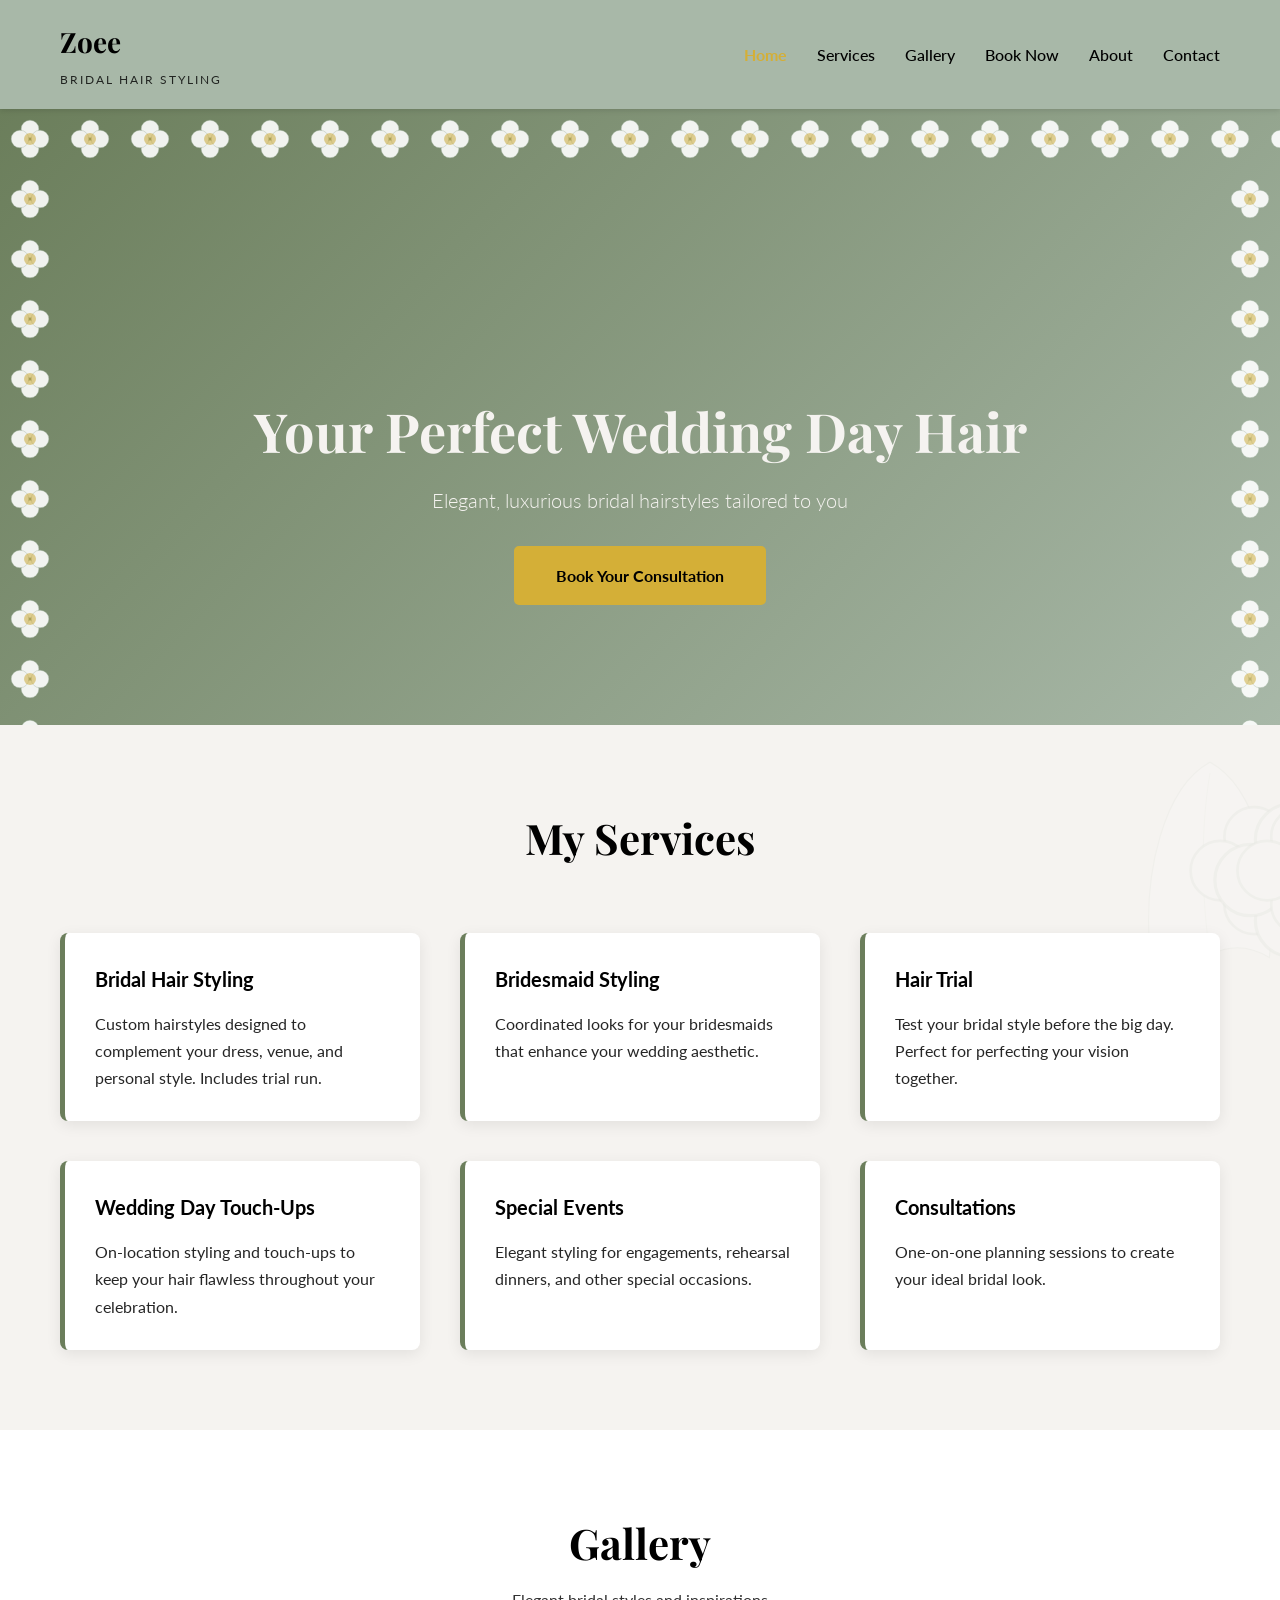
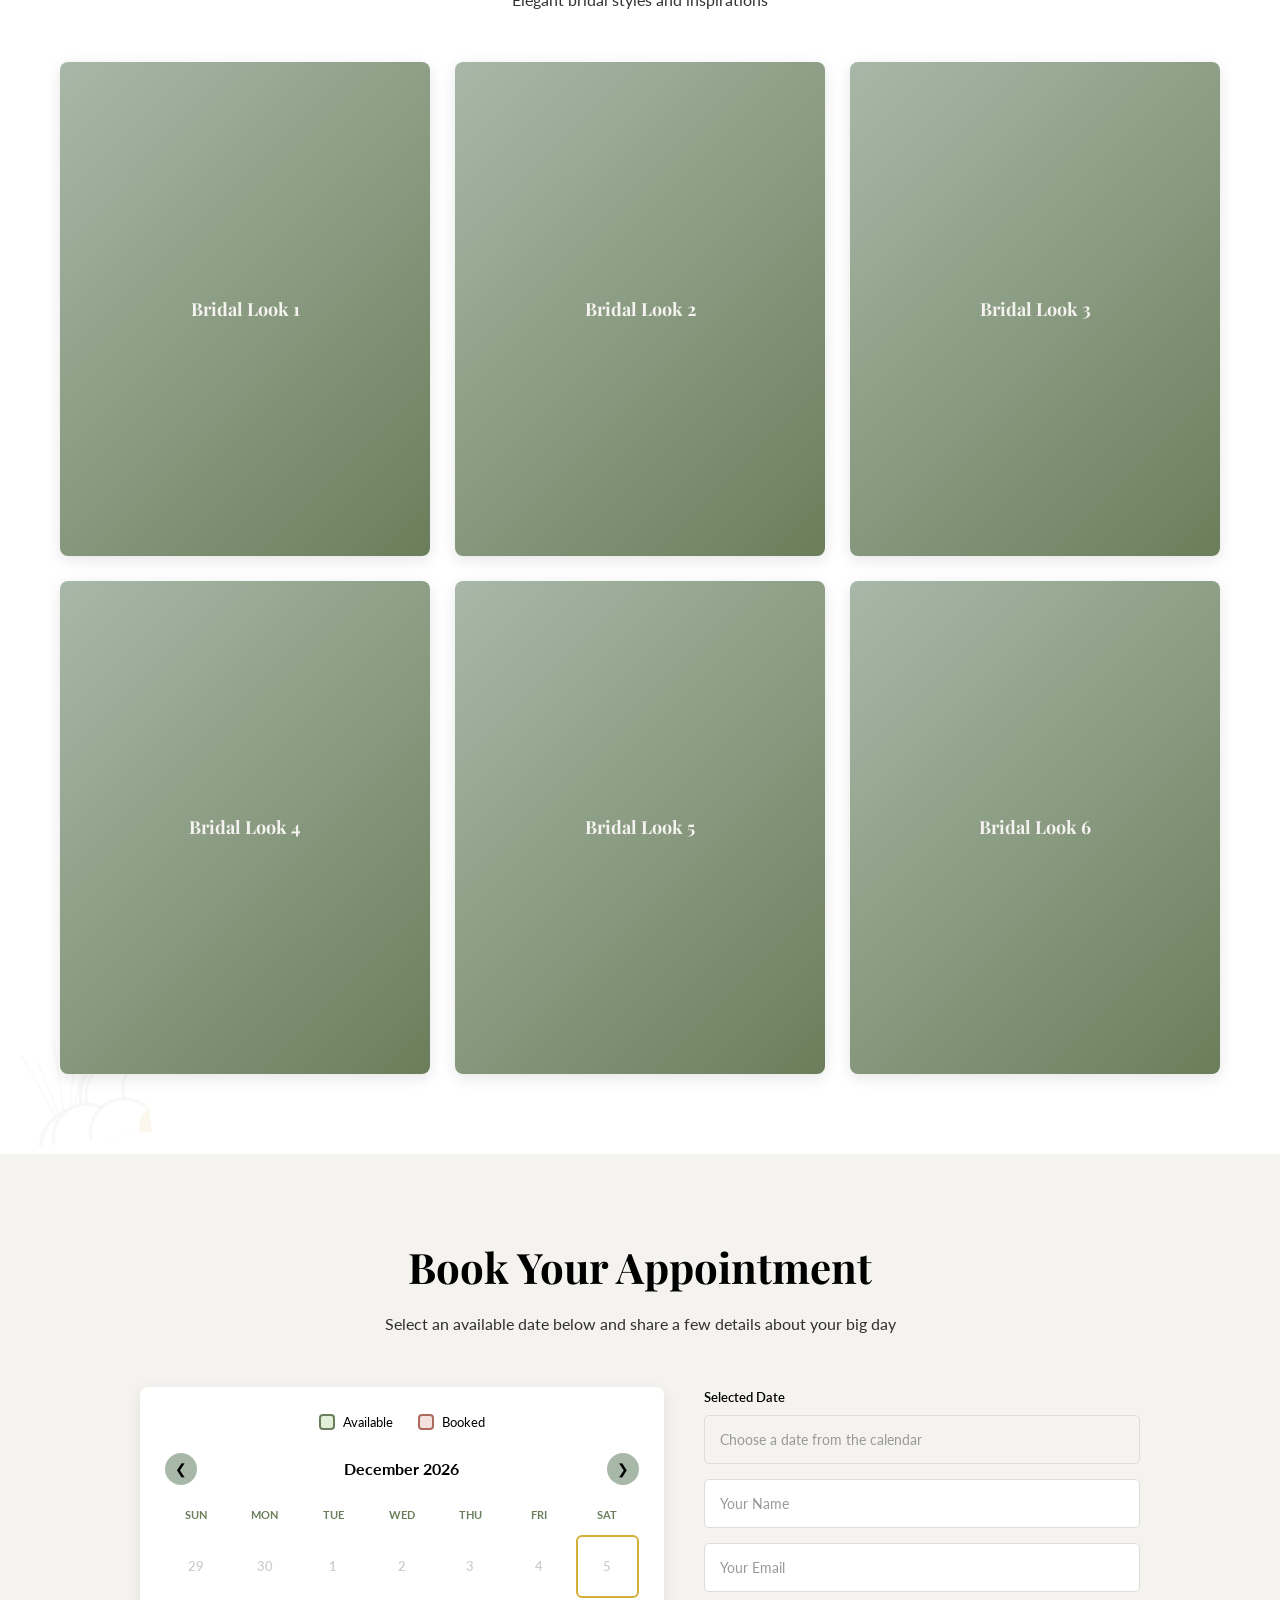
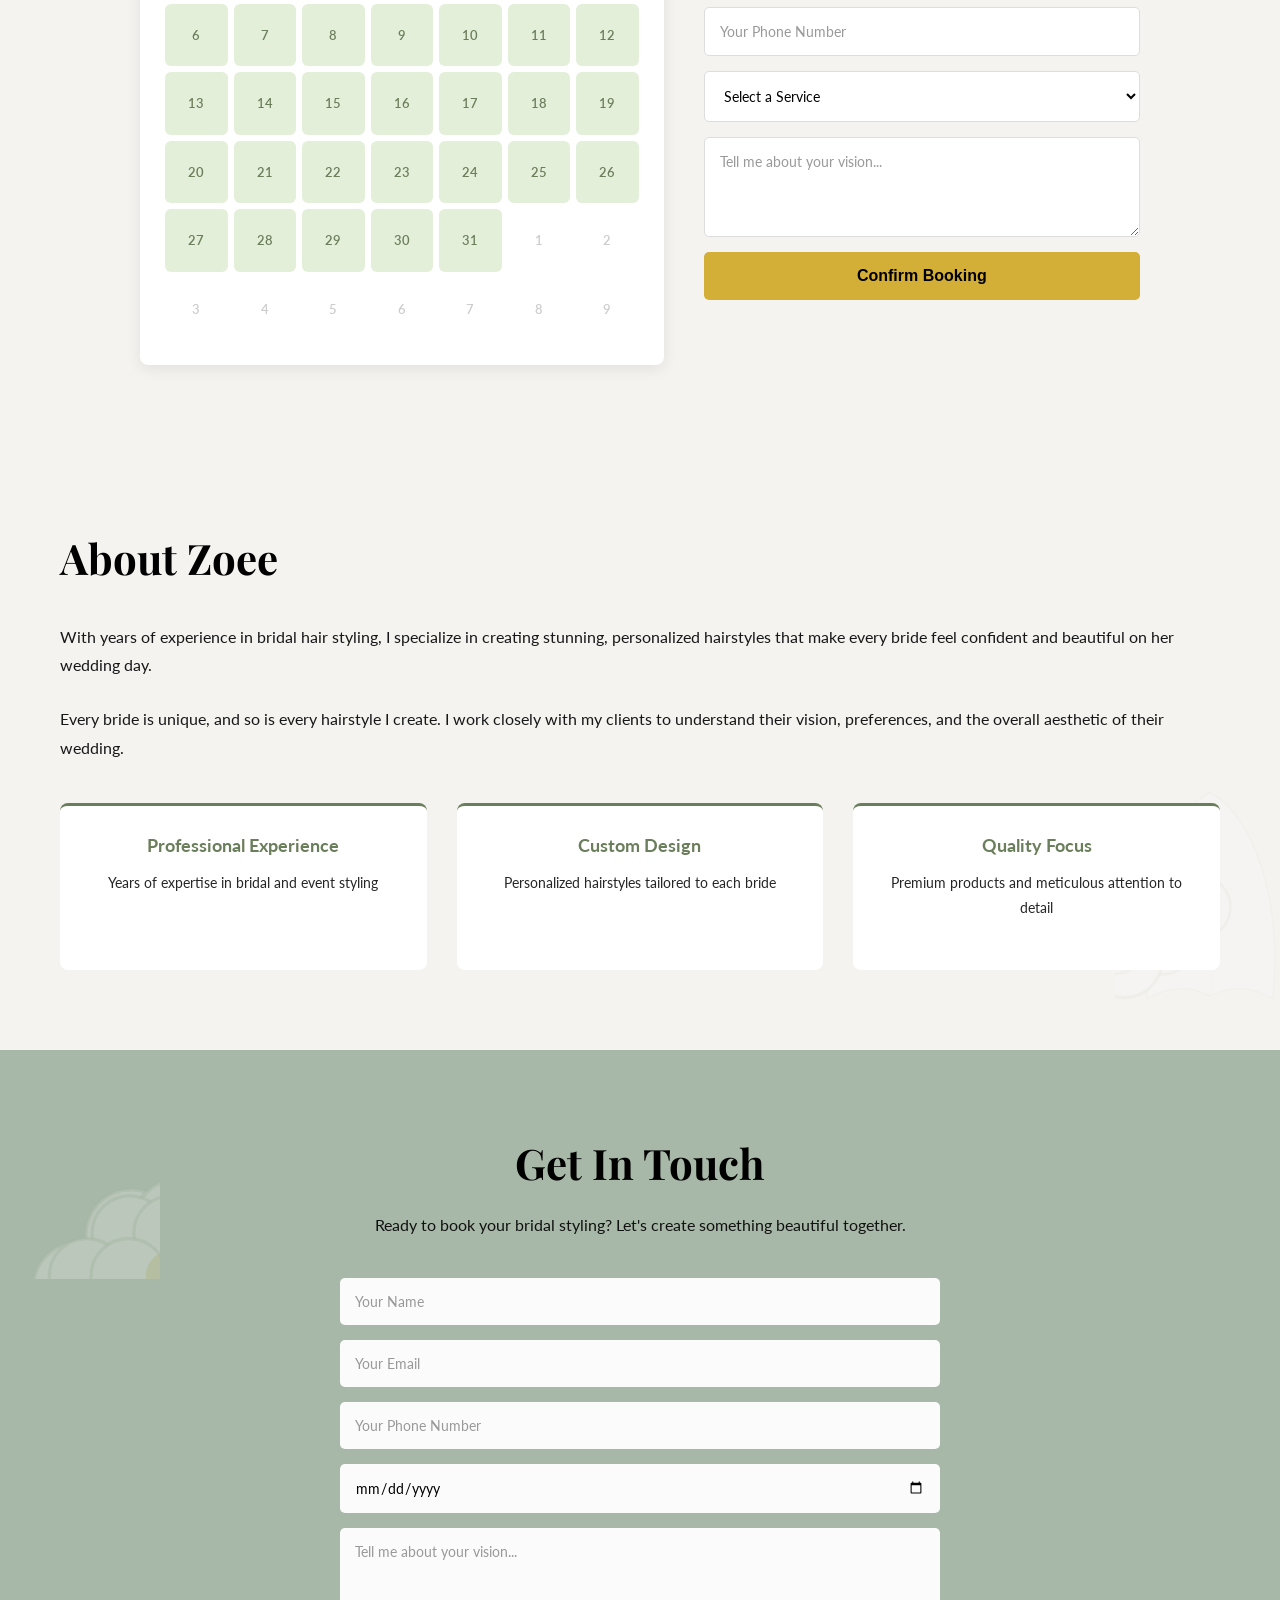
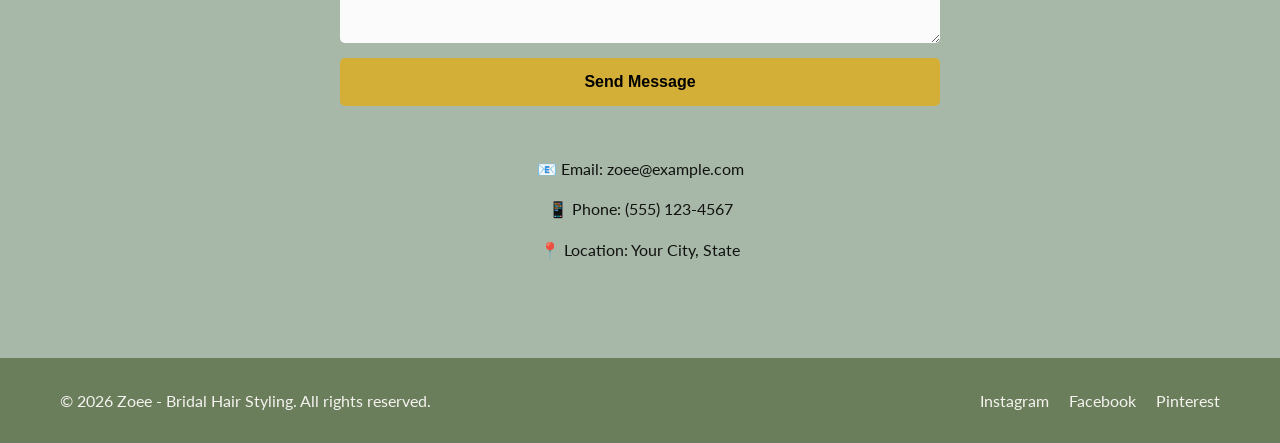
==== index.html @ fd0af904 "Wire up the client-facing booking calendar on the homepage calendar-script.js (an interactive availa" ====
<!DOCTYPE html>
<html lang="en">
<head>
    <meta charset="UTF-8">
    <meta name="viewport" content="width=device-width, initial-scale=1.0">
    <title>Zoee - Bridal Hair Styling | Luxe Wedding Hairstyles</title>
    <meta name="description" content="Professional bridal hair styling by Zoee. Custom wedding hairstyles for your special day.">
    <link rel="stylesheet" href="styles.css">
    <link rel="preconnect" href="https://fonts.googleapis.com">
    <link rel="preconnect" href="https://fonts.gstatic.com" crossorigin>
    <link href="https://fonts.googleapis.com/css2?family=Playfair+Display:wght@700&family=Lato:wght@300;400;700&display=swap" rel="stylesheet">
</head>
<body>
    <!-- Decorative floral symbols (reused throughout the page) -->
    <svg width="0" height="0" style="position:absolute" aria-hidden="true" focusable="false">
        <defs>
            <symbol id="deco-flower" viewBox="-10 -10 20 20">
                <circle cx="0" cy="-5" r="4.4" fill="#ffffff" stroke="#a8b8a8" stroke-width="0.4" stroke-opacity="0.5"/>
                <circle cx="0" cy="5" r="4.4" fill="#ffffff" stroke="#a8b8a8" stroke-width="0.4" stroke-opacity="0.5"/>
                <circle cx="-5" cy="0" r="4.4" fill="#ffffff" stroke="#a8b8a8" stroke-width="0.4" stroke-opacity="0.5"/>
                <circle cx="5" cy="0" r="4.4" fill="#ffffff" stroke="#a8b8a8" stroke-width="0.4" stroke-opacity="0.5"/>
                <circle cx="0" cy="0" r="3" fill="#d4af37" opacity="0.55"/>
            </symbol>

            <symbol id="deco-veil" viewBox="0 0 200 300">
                <path d="M100,8 C50,35 24,130 34,225 Q67,205 100,222 Q133,205 166,225 C176,130 150,35 100,8 Z"
                      fill="#ffffff" fill-opacity="0.9" stroke="#a8b8a8" stroke-width="1.2" stroke-opacity="0.45"/>
                <path d="M100,20 C88,90 92,170 100,222" fill="none" stroke="#a8b8a8" stroke-width="1" stroke-opacity="0.3"/>
                <g transform="translate(74,16) scale(0.75)"><use href="#deco-flower"/></g>
                <g transform="translate(100,4) scale(0.9)"><use href="#deco-flower"/></g>
                <g transform="translate(126,16) scale(0.75)"><use href="#deco-flower"/></g>
            </symbol>

            <symbol id="deco-bouquet" viewBox="0 0 200 220">
                <path d="M100,212 L60,110 M100,212 L100,95 M100,212 L140,110 M100,212 L78,120 M100,212 L122,120"
                      fill="none" stroke="#a8b8a8" stroke-width="2" stroke-opacity="0.4"/>
                <path d="M84,206 L100,190 L116,206 L100,222 Z" fill="#d4af37" opacity="0.6"/>
                <g transform="translate(60,108) scale(1.1)"><use href="#deco-flower"/></g>
                <g transform="translate(100,92) scale(1.25)"><use href="#deco-flower"/></g>
                <g transform="translate(140,108) scale(1.1)"><use href="#deco-flower"/></g>
                <g transform="translate(78,118) scale(0.9)"><use href="#deco-flower"/></g>
                <g transform="translate(122,118) scale(0.9)"><use href="#deco-flower"/></g>
            </symbol>

            <pattern id="smallFlowerBorder" width="60" height="60" patternUnits="userSpaceOnUse">
                <use href="#deco-flower" x="10" y="10" width="40" height="40"/>
            </pattern>
        </defs>
    </svg>

    <!-- Navigation -->
    <nav class="navbar">
        <div class="container">
            <div class="nav-brand">
                <h1>Zoee</h1>
                <p class="tagline">Bridal Hair Styling</p>
            </div>
            <ul class="nav-links">
                <li><a href="#home">Home</a></li>
                <li><a href="#services">Services</a></li>
                <li><a href="#gallery">Gallery</a></li>
                <li><a href="#book">Book Now</a></li>
                <li><a href="#about">About</a></li>
                <li><a href="#contact">Contact</a></li>
            </ul>
        </div>
    </nav>

    <!-- Hero Section -->
    <section id="home" class="hero">
        <div class="hero-arch" aria-hidden="true">
            <svg class="hero-border-top" focusable="false"><rect width="100%" height="100%" fill="url(#smallFlowerBorder)"/></svg>
            <svg class="hero-border-left" focusable="false"><rect width="100%" height="100%" fill="url(#smallFlowerBorder)"/></svg>
            <svg class="hero-border-right" focusable="false"><rect width="100%" height="100%" fill="url(#smallFlowerBorder)"/></svg>
        </div>
        <div class="hero-content">
            <h2>Your Perfect Wedding Day Hair</h2>
            <p>Elegant, luxurious bridal hairstyles tailored to you</p>
            <a href="#book" class="cta-button">Book Your Consultation</a>
        </div>
    </section>

    <!-- Services Section -->
    <section id="services" class="services">
        <svg class="decor decor-veil decor-services" viewBox="0 0 200 300" aria-hidden="true" focusable="false"><use href="#deco-veil"/></svg>
        <div class="container">
            <h2>My Services</h2>
            <div class="services-grid">
                <div class="service-card">
                    <h3>Bridal Hair Styling</h3>
                    <p>Custom hairstyles designed to complement your dress, venue, and personal style. Includes trial run.</p>
                </div>
                <div class="service-card">
                    <h3>Bridesmaid Styling</h3>
                    <p>Coordinated looks for your bridesmaids that enhance your wedding aesthetic.</p>
                </div>
                <div class="service-card">
                    <h3>Hair Trial</h3>
                    <p>Test your bridal style before the big day. Perfect for perfecting your vision together.</p>
                </div>
                <div class="service-card">
                    <h3>Wedding Day Touch-Ups</h3>
                    <p>On-location styling and touch-ups to keep your hair flawless throughout your celebration.</p>
                </div>
                <div class="service-card">
                    <h3>Special Events</h3>
                    <p>Elegant styling for engagements, rehearsal dinners, and other special occasions.</p>
                </div>
                <div class="service-card">
                    <h3>Consultations</h3>
                    <p>One-on-one planning sessions to create your ideal bridal look.</p>
                </div>
            </div>
        </div>
    </section>

    <!-- Gallery Section -->
    <section id="gallery" class="gallery">
        <svg class="decor decor-bouquet decor-gallery" viewBox="0 0 200 220" aria-hidden="true" focusable="false"><use href="#deco-bouquet"/></svg>
        <div class="container">
            <h2>Gallery</h2>
            <p class="gallery-subtitle">Elegant bridal styles and inspirations</p>
            <div class="gallery-grid">
                <div class="gallery-item">
                    <div class="gallery-placeholder">
                        <span>Bridal Look 1</span>
                    </div>
                </div>
                <div class="gallery-item">
                    <div class="gallery-placeholder">
                        <span>Bridal Look 2</span>
                    </div>
                </div>
                <div class="gallery-item">
                    <div class="gallery-placeholder">
                        <span>Bridal Look 3</span>
                    </div>
                </div>
                <div class="gallery-item">
                    <div class="gallery-placeholder">
                        <span>Bridal Look 4</span>
                    </div>
                </div>
                <div class="gallery-item">
                    <div class="gallery-placeholder">
                        <span>Bridal Look 5</span>
                    </div>
                </div>
                <div class="gallery-item">
                    <div class="gallery-placeholder">
                        <span>Bridal Look 6</span>
                    </div>
                </div>
            </div>
        </div>
    </section>

    <!-- Book Now Section -->
    <section id="book" class="booking">
        <div class="container">
            <h2>Book Your Appointment</h2>
            <p class="booking-subtitle">Select an available date below and share a few details about your big day</p>
            <div class="booking-layout">
                <div class="calendar-container">
                    <div class="calendar-legend">
                        <span class="legend-item"><span class="legend-swatch available"></span> Available</span>
                        <span class="legend-item"><span class="legend-swatch booked"></span> Booked</span>
                    </div>
                    <div class="calendar-header">
                        <button type="button" id="prevMonth" class="calendar-nav" aria-label="Previous month">&#10094;</button>
                        <h3 id="currentMonth"></h3>
                        <button type="button" id="nextMonth" class="calendar-nav" aria-label="Next month">&#10095;</button>
                    </div>
                    <div class="calendar-grid" id="calendarGrid"></div>
                </div>
                <form class="booking-form" id="bookingForm">
                    <label for="selectedDate">Selected Date</label>
                    <input type="text" id="selectedDate" placeholder="Choose a date from the calendar" readonly required>
                    <input type="text" id="bookingName" placeholder="Your Name" required>
                    <input type="email" id="bookingEmail" placeholder="Your Email" required>
                    <input type="tel" id="bookingPhone" placeholder="Your Phone Number" required>
                    <select id="bookingService" required>
                        <option value="" disabled selected>Select a Service</option>
                        <option value="Bridal Hair Styling">Bridal Hair Styling</option>
                        <option value="Bridesmaid Styling">Bridesmaid Styling</option>
                        <option value="Hair Trial">Hair Trial</option>
                        <option value="Wedding Day Touch-Ups">Wedding Day Touch-Ups</option>
                        <option value="Special Events">Special Events</option>
                        <option value="Consultations">Consultations</option>
                    </select>
                    <textarea id="bookingMessage" placeholder="Tell me about your vision..." rows="4"></textarea>
                    <button type="submit" class="btn-submit">Confirm Booking</button>
                </form>
            </div>
        </div>
    </section>

    <!-- Booking Confirmation Modal -->
    <div id="confirmationModal" class="modal">
        <div class="modal-content">
            <span class="close">&times;</span>
            <h2>Booking Request Received!</h2>
            <p>Thank you! Zoee will reach out to confirm your appointment shortly.</p>
            <div id="confirmationDetails"></div>
            <p>A confirmation will be sent to <strong id="confirmEmail"></strong>.</p>
        </div>
    </div>

    <!-- About Section -->
    <section id="about" class="about">
        <svg class="decor decor-veil decor-about" viewBox="0 0 200 300" aria-hidden="true" focusable="false"><use href="#deco-veil"/></svg>
        <div class="container">
            <div class="about-content">
                <h2>About Zoee</h2>
                <p>With years of experience in bridal hair styling, I specialize in creating stunning, personalized hairstyles that make every bride feel confident and beautiful on her wedding day.</p>
                <p>Every bride is unique, and so is every hairstyle I create. I work closely with my clients to understand their vision, preferences, and the overall aesthetic of their wedding.</p>
                <div class="about-features">
                    <div class="feature">
                        <h4>Professional Experience</h4>
                        <p>Years of expertise in bridal and event styling</p>
                    </div>
                    <div class="feature">
                        <h4>Custom Design</h4>
                        <p>Personalized hairstyles tailored to each bride</p>
                    </div>
                    <div class="feature">
                        <h4>Quality Focus</h4>
                        <p>Premium products and meticulous attention to detail</p>
                    </div>
                </div>
            </div>
        </div>
    </section>

    <!-- Contact Section -->
    <section id="contact" class="contact">
        <svg class="decor decor-bouquet decor-contact" viewBox="0 0 200 220" aria-hidden="true" focusable="false"><use href="#deco-bouquet"/></svg>
        <div class="container">
            <h2>Get In Touch</h2>
            <p>Ready to book your bridal styling? Let's create something beautiful together.</p>
            <form class="contact-form" id="contactForm">
                <input type="text" placeholder="Your Name" required>
                <input type="email" placeholder="Your Email" required>
                <input type="tel" placeholder="Your Phone Number">
                <input type="date" placeholder="Wedding Date" required>
                <textarea placeholder="Tell me about your vision..." rows="5"></textarea>
                <button type="submit" class="submit-btn">Send Message</button>
            </form>
            <div class="contact-info">
                <p>📧 Email: zoee@example.com</p>
                <p>📱 Phone: (555) 123-4567</p>
                <p>📍 Location: Your City, State</p>
            </div>
        </div>
    </section>

    <!-- Footer -->
    <footer>
        <div class="container">
            <p>&copy; 2026 Zoee - Bridal Hair Styling. All rights reserved.</p>
            <div class="social-links">
                <a href="#" class="social-icon">Instagram</a>
                <a href="#" class="social-icon">Facebook</a>
                <a href="#" class="social-icon">Pinterest</a>
            </div>
        </div>
    </footer>

    <script src="script.js"></script>
    <script src="calendar-script.js"></script>
</body>
</html>
---- styles.css ----
/* Global Styles */
* {
    margin: 0;
    padding: 0;
    box-sizing: border-box;
}

:root {
    --sage: #a8b8a8;
    --olive-green: #6b7e5b;
    --ivory: #f5f3f0;
    --gold: #d4af37;
    --black: #000000;
}

html {
    scroll-behavior: smooth;
}

section[id] {
    scroll-margin-top: 110px;
}

body {
    font-family: 'Lato', sans-serif;
    color: var(--black);
    line-height: 1.6;
    background-color: #fff;
}

.container {
    max-width: 1200px;
    margin: 0 auto;
    padding: 0 20px;
}

/* Navigation */
.navbar {
    background-color: var(--sage);
    color: var(--black);
    padding: 20px 0;
    position: sticky;
    top: 0;
    z-index: 100;
    box-shadow: 0 2px 5px rgba(0,0,0,0.1);
}

.navbar .container {
    display: flex;
    justify-content: space-between;
    align-items: center;
}

.nav-brand h1 {
    font-family: 'Playfair Display', serif;
    font-size: 28px;
    margin-bottom: 5px;
    color: var(--black);
    font-weight: 700;
}

.nav-brand .tagline {
    font-size: 12px;
    color: var(--black);
    letter-spacing: 2px;
    text-transform: uppercase;
    opacity: 0.8;
}

.nav-links {
    display: flex;
    list-style: none;
    gap: 30px;
}

.nav-links a {
    color: var(--black);
    text-decoration: none;
    font-weight: 500;
    transition: color 0.3s;
}

.nav-links a:hover {
    color: var(--gold);
}

/* Hero Section */
.hero {
    background: linear-gradient(135deg, var(--olive-green) 0%, var(--sage) 100%);
    color: var(--ivory);
    padding: 120px 20px;
    text-align: center;
    min-height: 600px;
    display: flex;
    flex-direction: column;
    align-items: stretch;
    justify-content: flex-start;
    position: relative;
    overflow: hidden;
}

.hero-content {
    position: relative;
    z-index: 2;
    margin-top: clamp(90px, 18vw, 170px);
    margin-bottom: auto;
}

.hero-content h2 {
    font-family: 'Playfair Display', serif;
    font-size: 54px;
    margin-bottom: 20px;
    line-height: 1.2;
}

.hero-content p {
    font-size: 20px;
    margin-bottom: 30px;
    color: var(--ivory);
    font-weight: 300;
}

.cta-button {
    display: inline-block;
    background-color: var(--gold);
    color: var(--black);
    padding: 15px 40px;
    text-decoration: none;
    border-radius: 5px;
    font-weight: 700;
    transition: all 0.3s;
    border: 2px solid var(--gold);
}

.cta-button:hover {
    background-color: transparent;
    color: var(--gold);
}

/* Services Section */
.services {
    padding: 80px 20px;
    background-color: var(--ivory);
}

.services h2 {
    font-family: 'Playfair Display', serif;
    font-size: 42px;
    text-align: center;
    margin-bottom: 60px;
    color: var(--black);
}

.services-grid {
    display: grid;
    grid-template-columns: repeat(auto-fit, minmax(300px, 1fr));
    gap: 40px;
}

.service-card {
    background-color: #fff;
    padding: 30px;
    border-radius: 8px;
    box-shadow: 0 4px 15px rgba(0,0,0,0.08);
    transition: all 0.3s;
    border-left: 5px solid var(--olive-green);
}

.service-card:hover {
    box-shadow: 0 8px 25px rgba(0,0,0,0.12);
    transform: translateY(-5px);
    border-left-color: var(--gold);
}

.service-card h3 {
    font-size: 20px;
    margin-bottom: 15px;
    color: var(--black);
    font-weight: 700;
}

.service-card p {
    color: var(--black);
    line-height: 1.7;
    opacity: 0.85;
}

/* Gallery Section */
.gallery {
    padding: 80px 20px;
    background-color: #fff;
}

.gallery h2 {
    font-family: 'Playfair Display', serif;
    font-size: 42px;
    text-align: center;
    margin-bottom: 10px;
    color: var(--black);
}

.gallery-subtitle {
    text-align: center;
    color: var(--black);
    margin-bottom: 50px;
    font-size: 16px;
    opacity: 0.8;
}

.gallery-grid {
    display: grid;
    grid-template-columns: repeat(auto-fit, minmax(280px, 1fr));
    gap: 25px;
}

.gallery-item {
    overflow: hidden;
    border-radius: 8px;
    aspect-ratio: 3/4;
    box-shadow: 0 4px 15px rgba(0,0,0,0.1);
}

.gallery-placeholder {
    width: 100%;
    height: 100%;
    background: linear-gradient(135deg, var(--sage) 0%, var(--olive-green) 100%);
    display: flex;
    align-items: center;
    justify-content: center;
    color: var(--ivory);
    font-weight: 700;
    font-family: 'Playfair Display', serif;
    font-size: 18px;
    transition: transform 0.3s;
}

.gallery-item:hover .gallery-placeholder {
    transform: scale(1.05);
}

/* Booking Section */
.booking {
    padding: 80px 20px;
    background-color: var(--ivory);
}

.booking h2 {
    font-family: 'Playfair Display', serif;
    font-size: 42px;
    text-align: center;
    margin-bottom: 10px;
    color: var(--black);
}

.booking-subtitle {
    text-align: center;
    color: var(--black);
    margin-bottom: 50px;
    font-size: 16px;
    opacity: 0.8;
}

.booking-layout {
    display: grid;
    grid-template-columns: 1.2fr 1fr;
    gap: 40px;
    align-items: start;
    max-width: 1000px;
    margin: 0 auto;
}

.calendar-container {
    background: #fff;
    padding: 25px;
    border-radius: 8px;
    box-shadow: 0 4px 15px rgba(0,0,0,0.08);
}

.calendar-legend {
    display: flex;
    justify-content: center;
    gap: 25px;
    margin-bottom: 20px;
}

.legend-item {
    display: flex;
    align-items: center;
    gap: 8px;
    font-size: 13px;
    color: var(--black);
}

.legend-swatch {
    width: 16px;
    height: 16px;
    border-radius: 4px;
    display: inline-block;
}

.legend-swatch.available {
    background: #e3efd9;
    border: 2px solid var(--olive-green);
}

.legend-swatch.booked {
    background: #f3e2df;
    border: 2px solid #b06a5c;
}

.calendar-header {
    display: flex;
    justify-content: space-between;
    align-items: center;
    margin-bottom: 15px;
}

.calendar-header h3 {
    font-size: 16px;
    color: var(--black);
    min-width: 160px;
    text-align: center;
}

.calendar-nav {
    background: var(--sage);
    color: var(--black);
    border: none;
    width: 32px;
    height: 32px;
    border-radius: 50%;
    cursor: pointer;
    font-size: 14px;
    transition: background-color 0.3s;
}

.calendar-nav:hover {
    background: var(--olive-green);
    color: #fff;
}

.calendar-grid {
    display: grid;
    grid-template-columns: repeat(7, 1fr);
    gap: 6px;
}

.calendar-day-header {
    text-align: center;
    font-weight: 700;
    color: var(--olive-green);
    padding: 6px 0;
    font-size: 11px;
    text-transform: uppercase;
}

.calendar-day {
    aspect-ratio: 1;
    display: flex;
    align-items: center;
    justify-content: center;
    border-radius: 6px;
    font-size: 13px;
    font-weight: 600;
    color: var(--black);
    background: #f5f5f5;
}

.calendar-day.other-month {
    color: #ccc;
    background: transparent;
}

.calendar-day.available {
    background: #e3efd9;
    color: var(--olive-green);
    cursor: pointer;
    transition: all 0.2s;
}

.calendar-day.available:hover {
    background: var(--olive-green);
    color: #fff;
    transform: scale(1.05);
}

.calendar-day.booked {
    background: #f3e2df;
    color: #b06a5c;
    cursor: not-allowed;
}

.calendar-day.today {
    border: 2px solid var(--gold);
}

.calendar-day.selected {
    background: var(--gold);
    color: var(--black);
}

.booking-form {
    display: grid;
    gap: 15px;
}

.booking-form label {
    font-size: 13px;
    font-weight: 600;
    color: var(--black);
    margin-bottom: -8px;
}

.booking-form input,
.booking-form select,
.booking-form textarea {
    padding: 15px;
    border: 1px solid #ddd;
    border-radius: 5px;
    font-family: 'Lato', sans-serif;
    font-size: 14px;
    background-color: #fff;
    color: var(--black);
}

.booking-form input::placeholder,
.booking-form textarea::placeholder {
    color: #999;
}

.booking-form input:focus,
.booking-form select:focus,
.booking-form textarea:focus {
    outline: none;
    box-shadow: 0 0 0 2px var(--olive-green);
}

.booking-form input[readonly] {
    background-color: var(--ivory);
    cursor: default;
}

.btn-submit {
    background-color: var(--gold);
    color: var(--black);
    padding: 15px;
    border: none;
    border-radius: 5px;
    font-weight: 700;
    cursor: pointer;
    font-size: 16px;
    transition: all 0.3s;
}

.btn-submit:hover {
    background-color: var(--olive-green);
    color: var(--ivory);
    transform: scale(1.02);
}

.btn-submit:disabled {
    opacity: 0.7;
    cursor: not-allowed;
    transform: none;
}

/* Booking Confirmation Modal */
.modal {
    display: none;
    position: fixed;
    z-index: 1000;
    left: 0;
    top: 0;
    width: 100%;
    height: 100%;
    background-color: rgba(0,0,0,0.5);
}

.modal-content {
    background: #fff;
    padding: 30px;
    border-radius: 10px;
    max-width: 500px;
    width: 90%;
    max-height: 80vh;
    overflow-y: auto;
    margin: 8vh auto;
    box-shadow: 0 10px 40px rgba(0,0,0,0.3);
}

.modal-content h2 {
    font-family: 'Playfair Display', serif;
    color: var(--olive-green);
    margin-bottom: 10px;
}

.modal-content p {
    color: var(--black);
    margin-bottom: 15px;
}

.close {
    float: right;
    font-size: 28px;
    font-weight: bold;
    color: #999;
    cursor: pointer;
    line-height: 1;
}

.close:hover {
    color: var(--black);
}

@media (max-width: 768px) {
    .booking-layout {
        grid-template-columns: 1fr;
    }
}

/* About Section */
.about {
    padding: 80px 20px;
    background-color: var(--ivory);
}

.about h2 {
    font-family: 'Playfair Display', serif;
    font-size: 42px;
    margin-bottom: 30px;
    color: var(--black);
}

.about-content p {
    font-size: 16px;
    margin-bottom: 25px;
    color: var(--black);
    line-height: 1.8;
    opacity: 0.9;
}

.about-features {
    display: grid;
    grid-template-columns: repeat(auto-fit, minmax(250px, 1fr));
    gap: 30px;
    margin-top: 40px;
}

.feature {
    background-color: #fff;
    padding: 25px;
    border-radius: 8px;
    text-align: center;
    border-top: 3px solid var(--olive-green);
}

.feature h4 {
    color: var(--olive-green);
    margin-bottom: 10px;
    font-size: 18px;
}

.feature p {
    color: var(--black);
    font-size: 14px;
    opacity: 0.85;
}

/* Contact Section */
.contact {
    padding: 80px 20px;
    background-color: var(--sage);
    color: var(--black);
}

.contact h2 {
    font-family: 'Playfair Display', serif;
    font-size: 42px;
    text-align: center;
    margin-bottom: 15px;
    color: var(--black);
}

.contact > .container > p {
    text-align: center;
    margin-bottom: 40px;
    color: var(--black);
    font-size: 16px;
    opacity: 0.9;
}

.contact-form {
    max-width: 600px;
    margin: 0 auto 50px;
    display: grid;
    gap: 15px;
}

.contact-form input,
.contact-form textarea {
    padding: 15px;
    border: none;
    border-radius: 5px;
    font-family: 'Lato', sans-serif;
    font-size: 14px;
    background-color: rgba(255,255,255,0.95);
    color: var(--black);
}

.contact-form input::placeholder,
.contact-form textarea::placeholder {
    color: #999;
}

.contact-form input:focus,
.contact-form textarea:focus {
    outline: none;
    background-color: #fff;
    box-shadow: 0 0 0 2px var(--olive-green);
}

.submit-btn {
    background-color: var(--gold);
    color: var(--black);
    padding: 15px;
    border: none;
    border-radius: 5px;
    font-weight: 700;
    cursor: pointer;
    font-size: 16px;
    transition: all 0.3s;
}

.submit-btn:hover {
    background-color: var(--olive-green);
    color: var(--ivory);
    transform: scale(1.02);
}

.contact-info {
    text-align: center;
    color: var(--black);
    max-width: 600px;
    margin: 0 auto;
    opacity: 0.9;
}

.contact-info p {
    margin-bottom: 15px;
    font-size: 16px;
}

/* Footer */
footer {
    background-color: var(--olive-green);
    color: var(--ivory);
    padding: 30px 20px;
    text-align: center;
}

footer .container {
    display: flex;
    justify-content: space-between;
    align-items: center;
    flex-wrap: wrap;
    gap: 20px;
}

.social-links {
    display: flex;
    gap: 20px;
}

.social-icon {
    color: var(--ivory);
    text-decoration: none;
    transition: color 0.3s;
}

.social-icon:hover {
    color: var(--gold);
}

/* Decorative Floral Elements */
.hero-arch {
    position: absolute;
    inset: 0;
    z-index: 1;
    pointer-events: none;
    opacity: 0.9;
    overflow: hidden;
    will-change: transform, opacity;
}

.hero-border-top {
    position: absolute;
    top: 0;
    left: 0;
    width: 100%;
    height: 60px;
}

.hero-border-left,
.hero-border-right {
    position: absolute;
    top: 60px;
    width: 60px;
    height: calc(100% - 60px);
}

.hero-border-left {
    left: 0;
}

.hero-border-right {
    right: 0;
}

.decor {
    position: absolute;
    pointer-events: none;
    z-index: 0;
    opacity: 0.16;
}

.services,
.gallery,
.about,
.contact {
    position: relative;
    overflow: hidden;
}

.services > .container,
.gallery > .container,
.about > .container,
.contact > .container {
    position: relative;
    z-index: 1;
}

.decor-services {
    top: 30px;
    right: -20px;
    width: 180px;
    height: 270px;
}

.decor-gallery {
    bottom: 10px;
    left: -30px;
    width: 170px;
    height: 187px;
    transform: rotate(-8deg);
}

.decor-about {
    bottom: -20px;
    right: -25px;
    width: 190px;
    height: 285px;
    transform: scaleX(-1);
}

.decor-contact {
    top: 20px;
    left: -30px;
    width: 190px;
    height: 209px;
    opacity: 0.22;
}

/* Responsive Design */
@media (max-width: 768px) {
    .decor {
        display: none;
    }

    section[id] {
        scroll-margin-top: 350px;
    }

    .navbar .container {
        flex-direction: column;
        gap: 15px;
    }

    .nav-links {
        flex-direction: column;
        gap: 15px;
        text-align: center;
    }

    .hero-content h2 {
        font-size: 36px;
    }

    .hero {
        min-height: 400px;
        padding: 60px 20px;
    }

    .services h2,
    .gallery h2,
    .about h2,
    .contact h2 {
        font-size: 32px;
    }

    .services-grid,
    .gallery-grid,
    .about-features {
        grid-template-columns: 1fr;
    }

    footer .container {
        flex-direction: column;
    }
}

@media (max-width: 480px) {
    .nav-brand h1 {
        font-size: 20px;
    }

    .hero-content h2 {
        font-size: 28px;
    }

    .hero-content p {
        font-size: 16px;
    }

    .cta-button {
        padding: 12px 30px;
        font-size: 14px;
    }
}
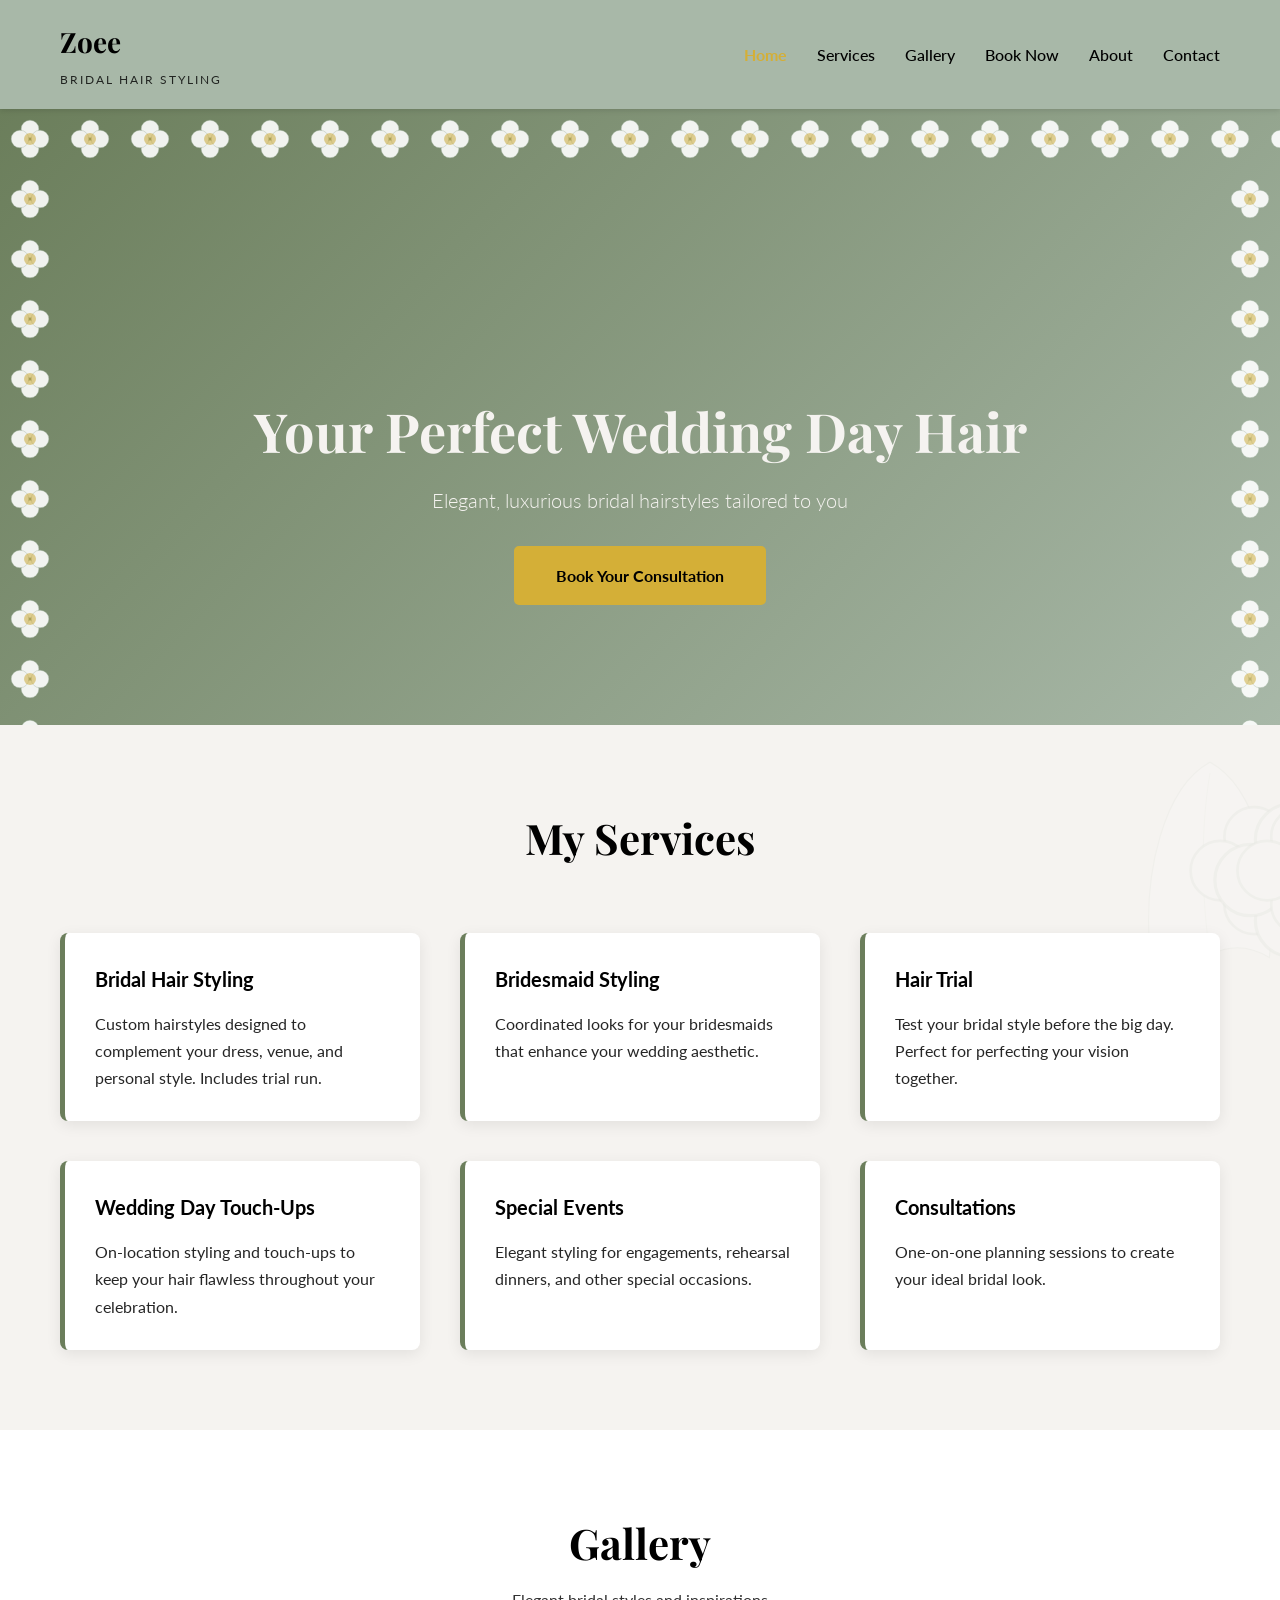
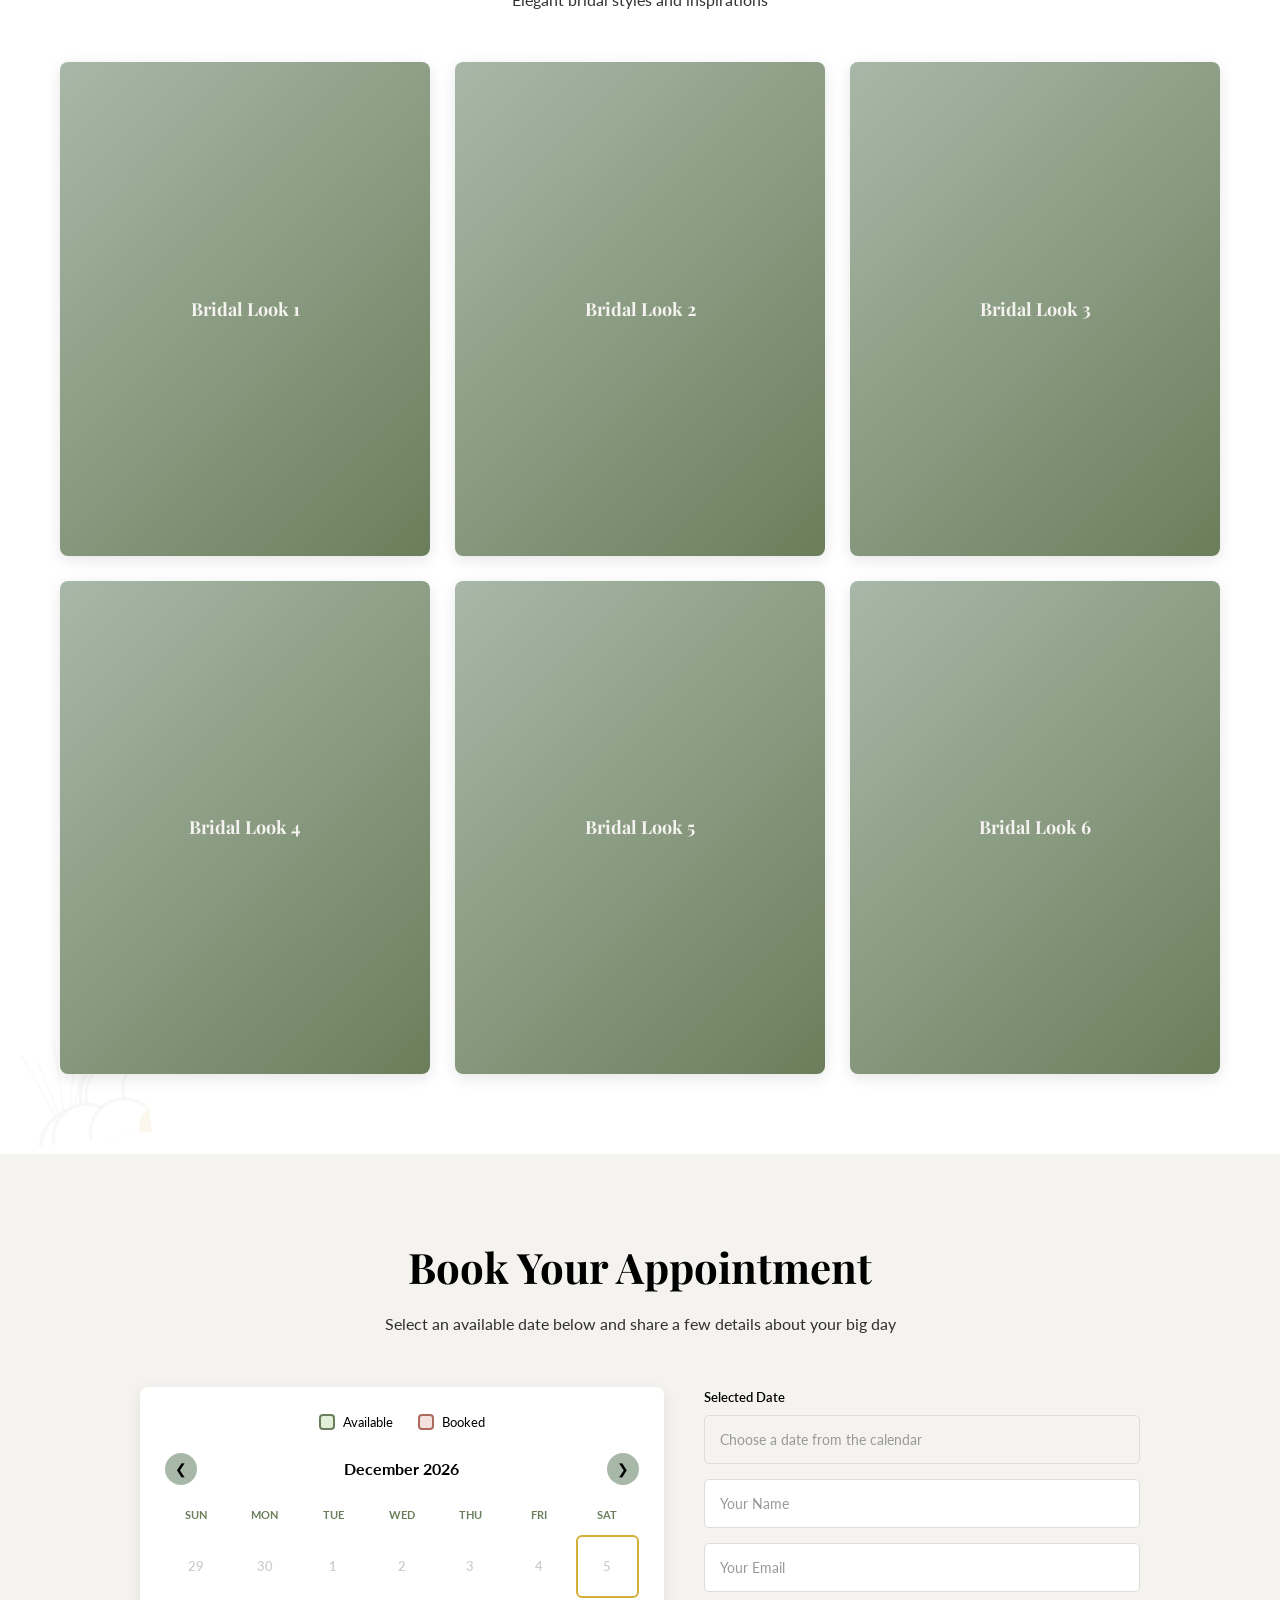
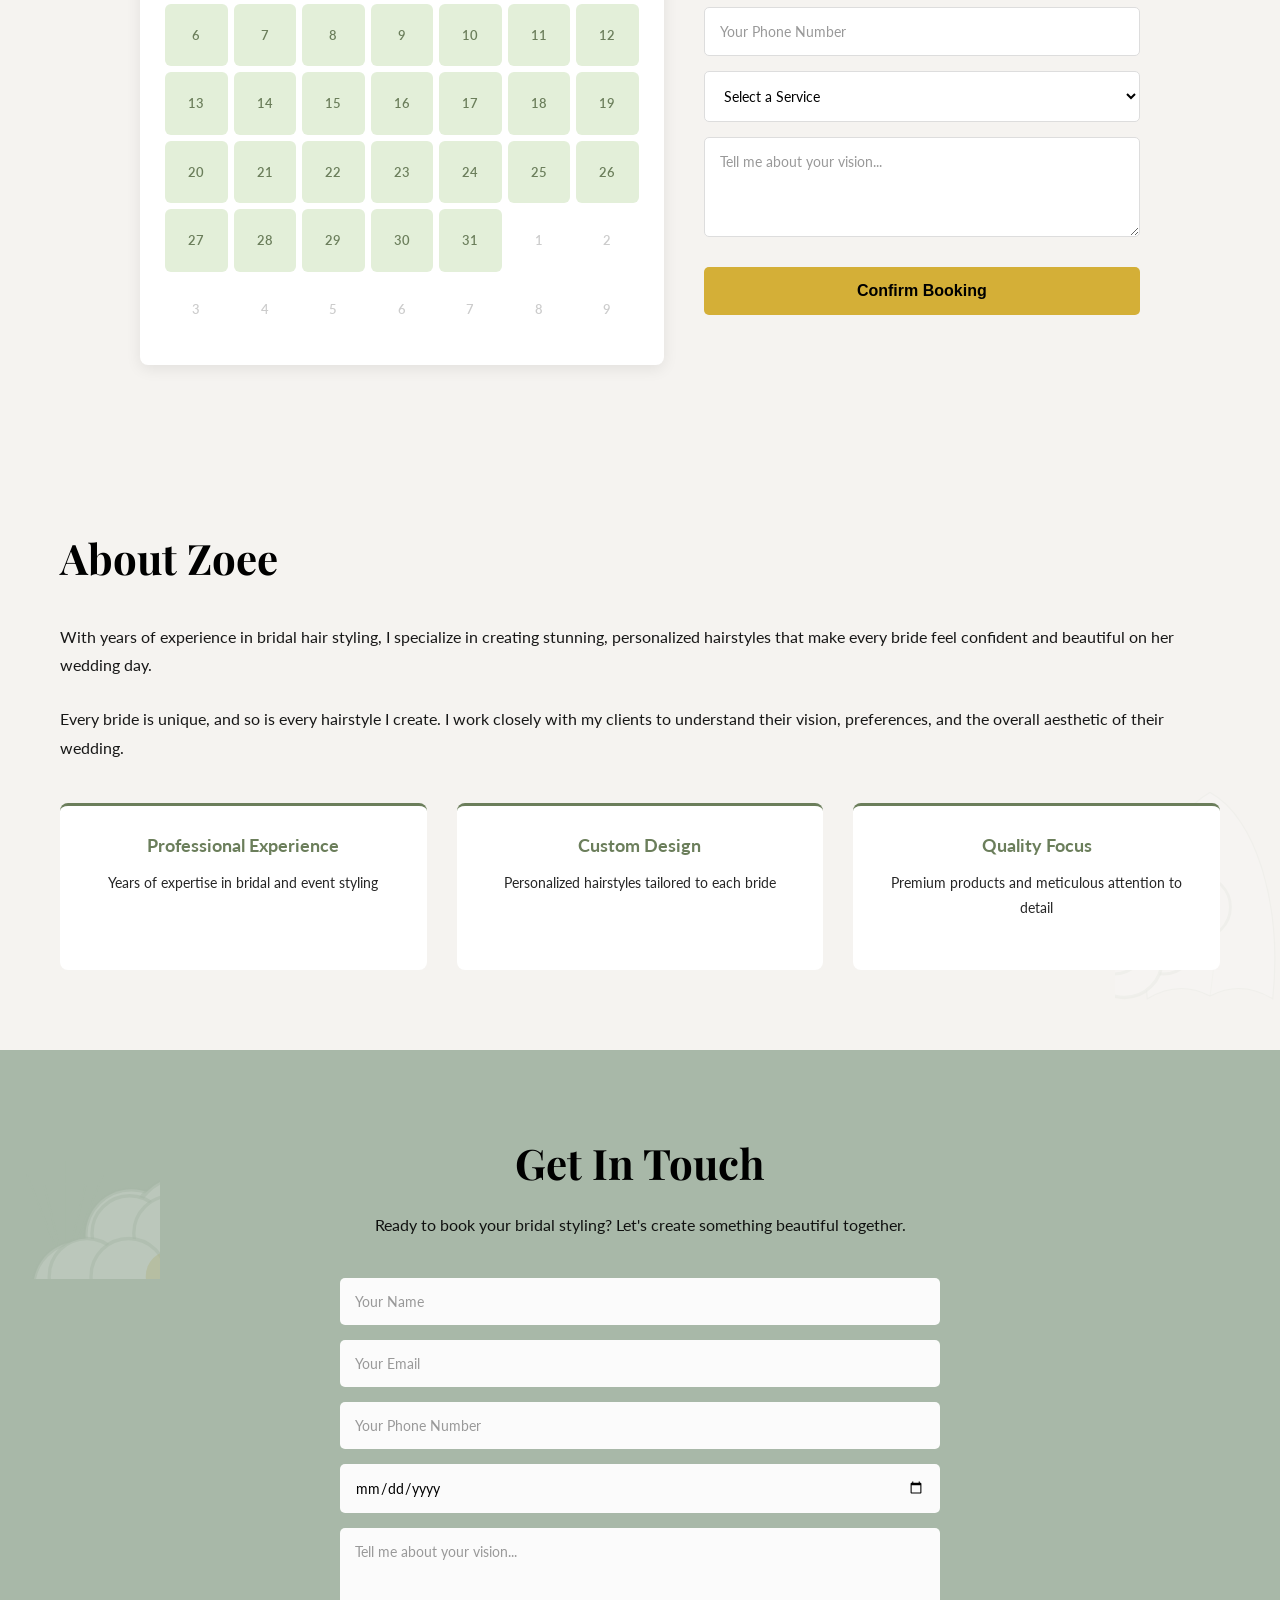
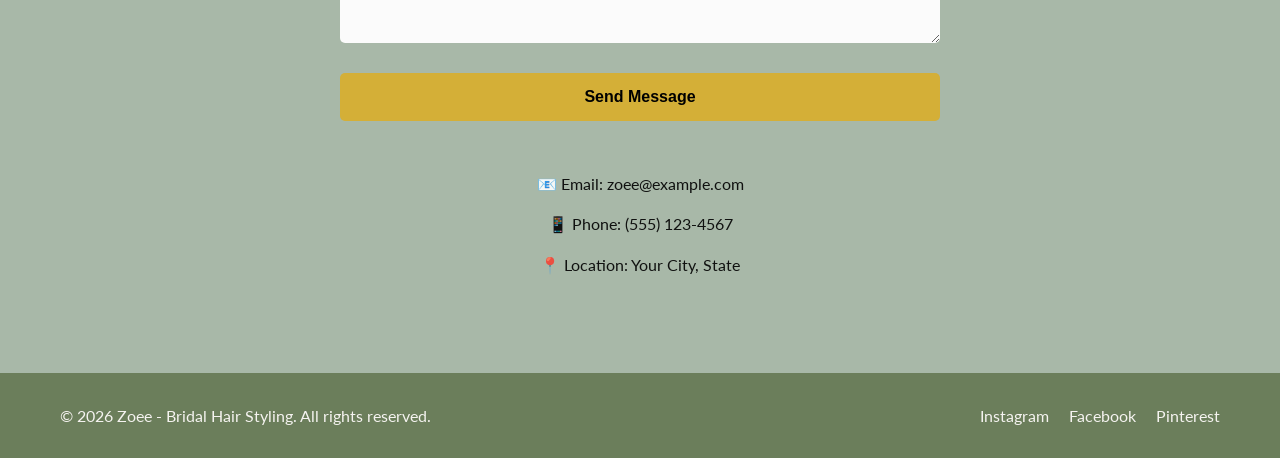
==== commit 8eea3cf2: "Add Cloudflare Turnstile + per-IP rate limiting to public forms Both the "Get In Touch" contact form" ====
--- a/index.html
+++ b/index.html
@@ -9,6 +9,7 @@
     <link rel="preconnect" href="https://fonts.googleapis.com">
     <link rel="preconnect" href="https://fonts.gstatic.com" crossorigin>
     <link href="https://fonts.googleapis.com/css2?family=Playfair+Display:wght@700&family=Lato:wght@300;400;700&display=swap" rel="stylesheet">
+    <script src="https://challenges.cloudflare.com/turnstile/v0/api.js?onload=onloadTurnstileCallback&render=explicit" async defer></script>
 </head>
 <body>
     <!-- Decorative floral symbols (reused throughout the page) -->
@@ -189,6 +190,7 @@
                         <option value="Consultations">Consultations</option>
                     </select>
                     <textarea id="bookingMessage" placeholder="Tell me about your vision..." rows="4"></textarea>
+                    <div id="turnstile-booking"></div>
                     <button type="submit" class="btn-submit">Confirm Booking</button>
                 </form>
             </div>
@@ -239,11 +241,12 @@
             <h2>Get In Touch</h2>
             <p>Ready to book your bridal styling? Let's create something beautiful together.</p>
             <form class="contact-form" id="contactForm">
-                <input type="text" placeholder="Your Name" required>
-                <input type="email" placeholder="Your Email" required>
-                <input type="tel" placeholder="Your Phone Number">
-                <input type="date" placeholder="Wedding Date" required>
-                <textarea placeholder="Tell me about your vision..." rows="5"></textarea>
+                <input type="text" id="contactName" placeholder="Your Name" required>
+                <input type="email" id="contactFormEmail" placeholder="Your Email" required>
+                <input type="tel" id="contactPhoneInput" placeholder="Your Phone Number">
+                <input type="date" id="contactWeddingDate" placeholder="Wedding Date" required>
+                <textarea id="contactFormMessage" placeholder="Tell me about your vision..." rows="5"></textarea>
+                <div id="turnstile-contact"></div>
                 <button type="submit" class="submit-btn">Send Message</button>
             </form>
             <div class="contact-info">
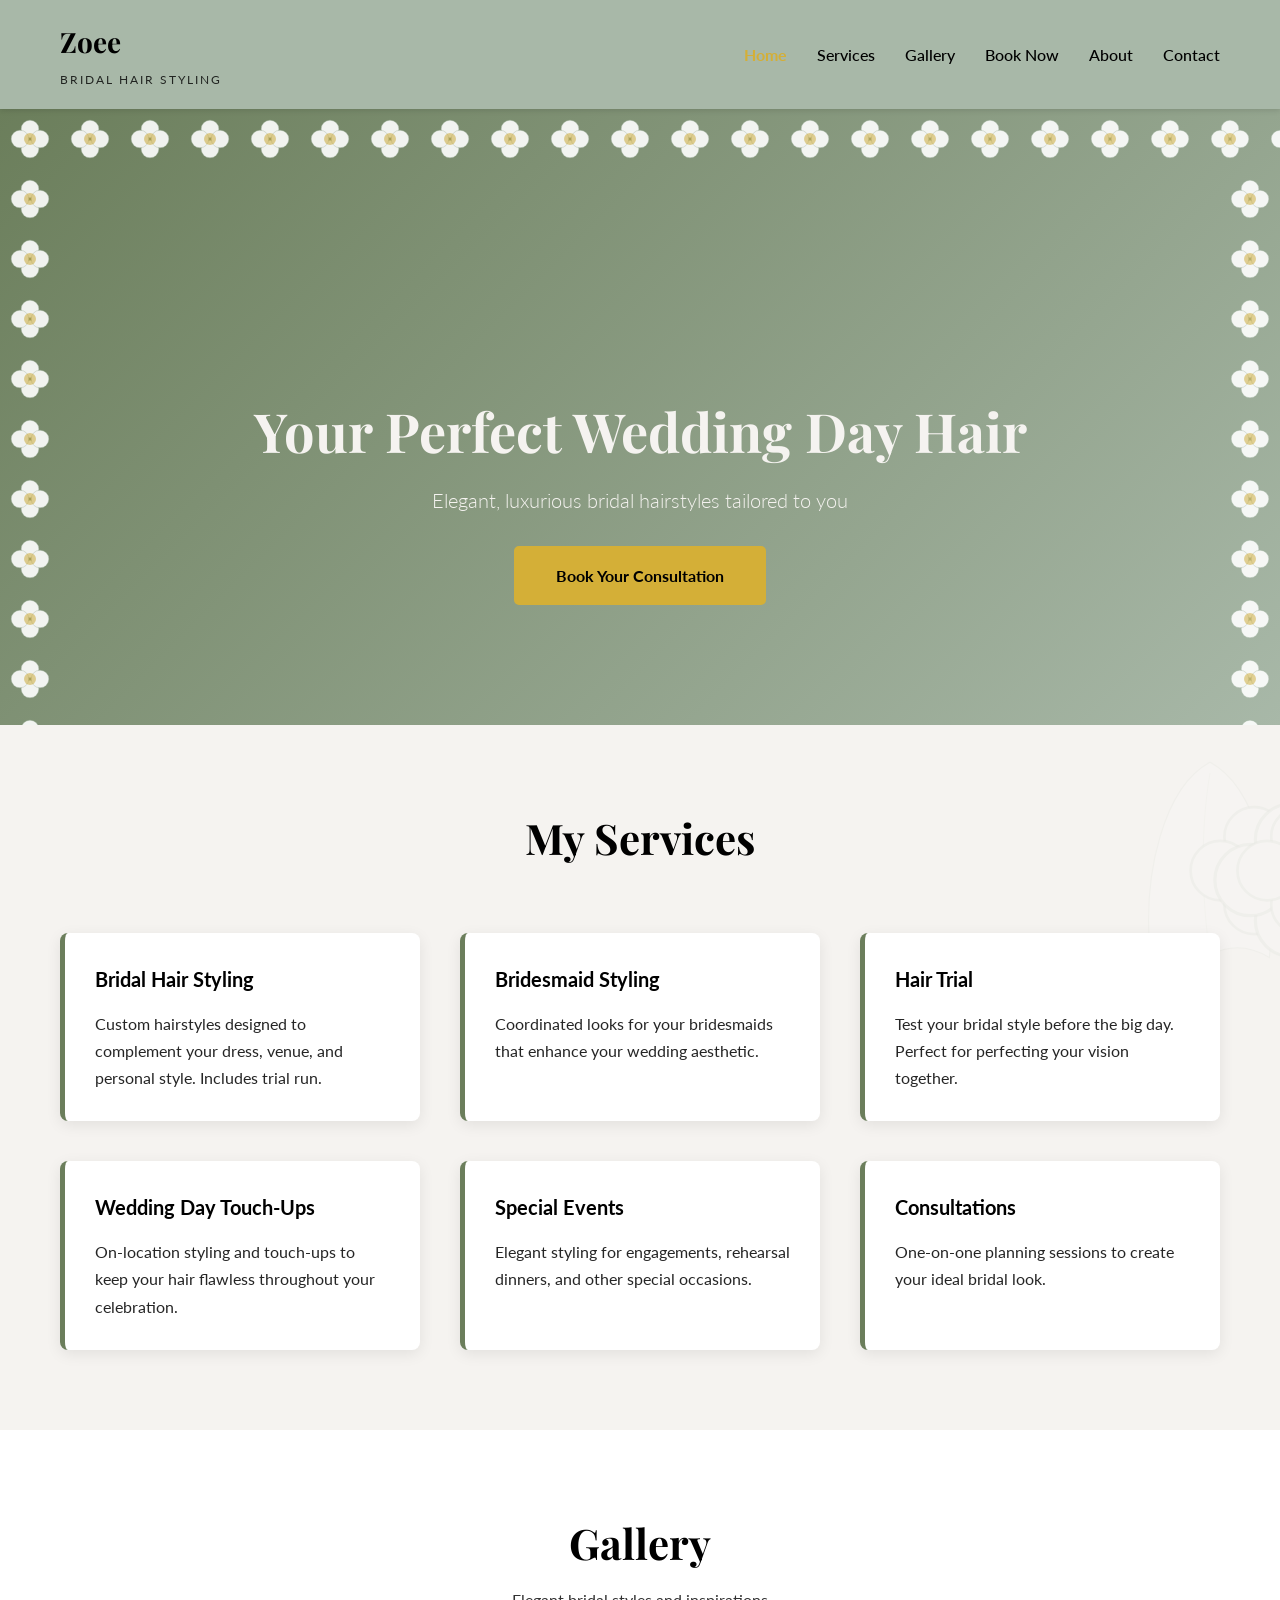
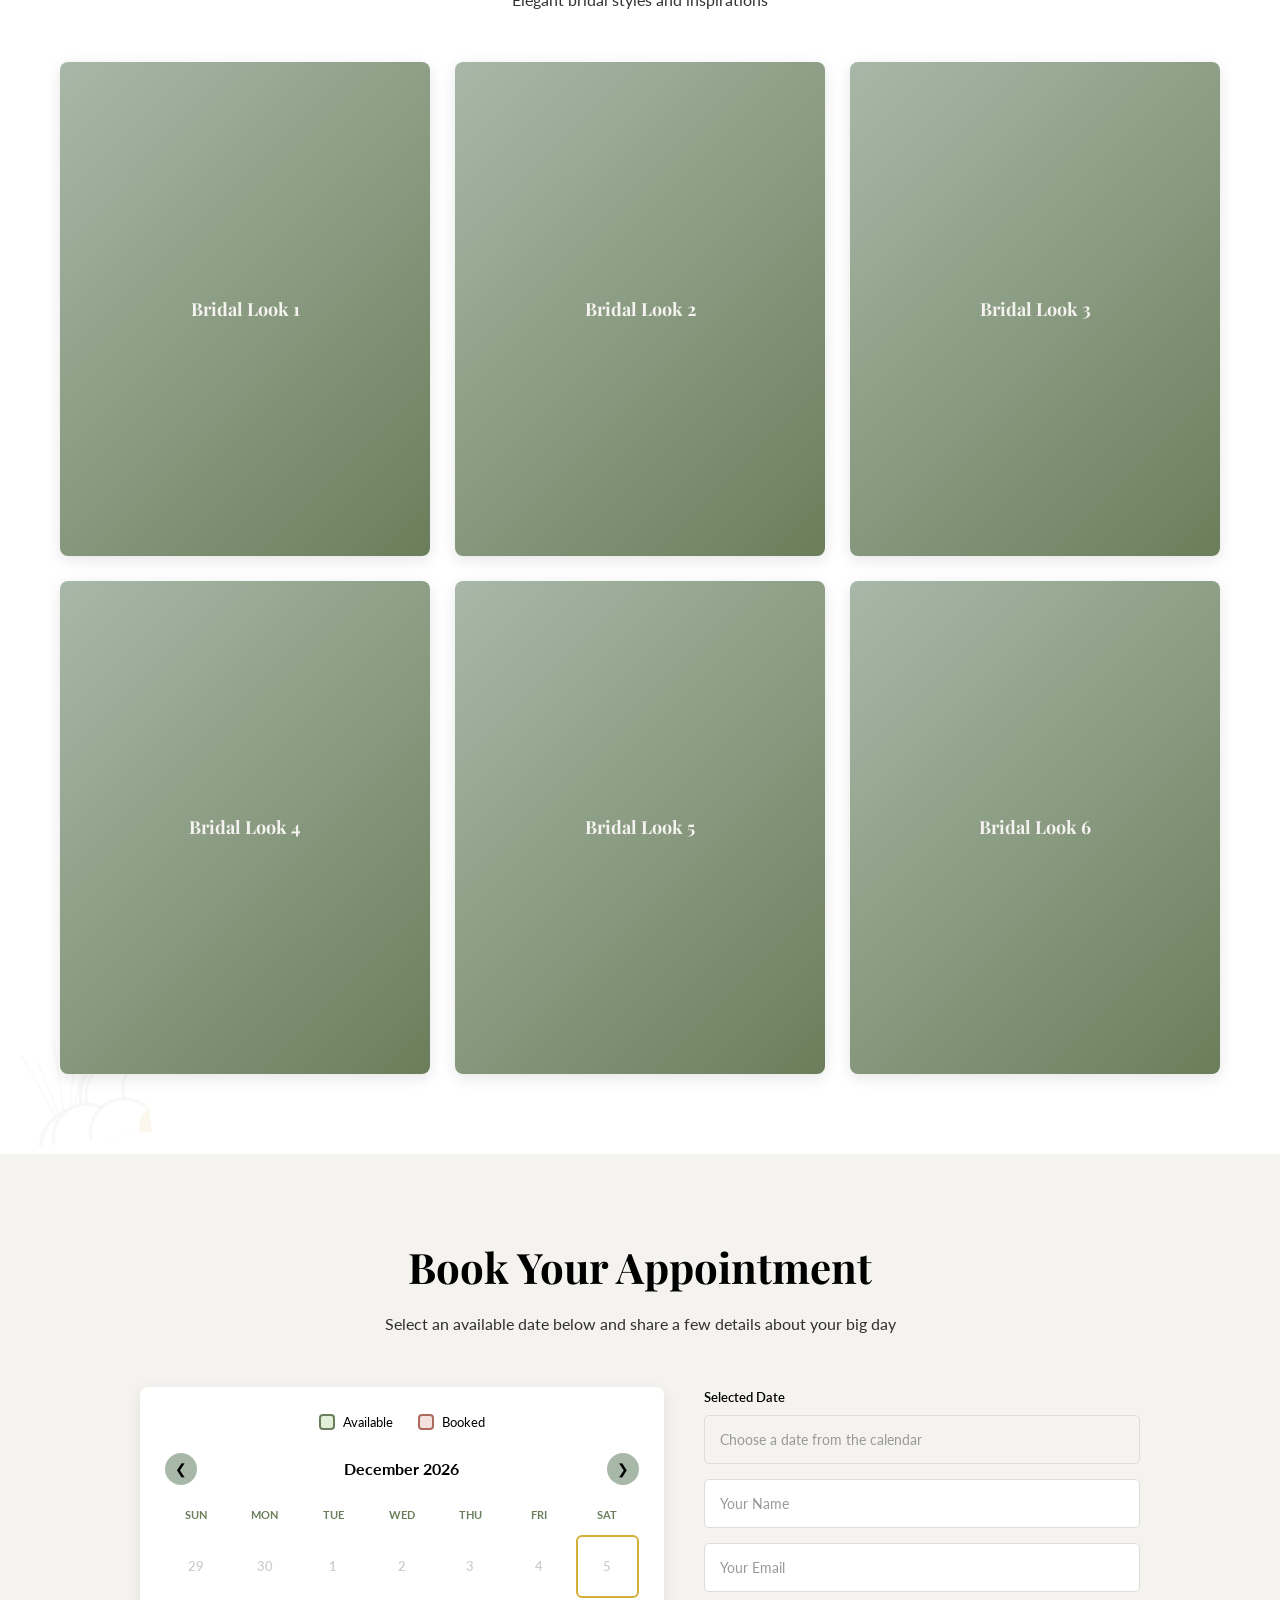
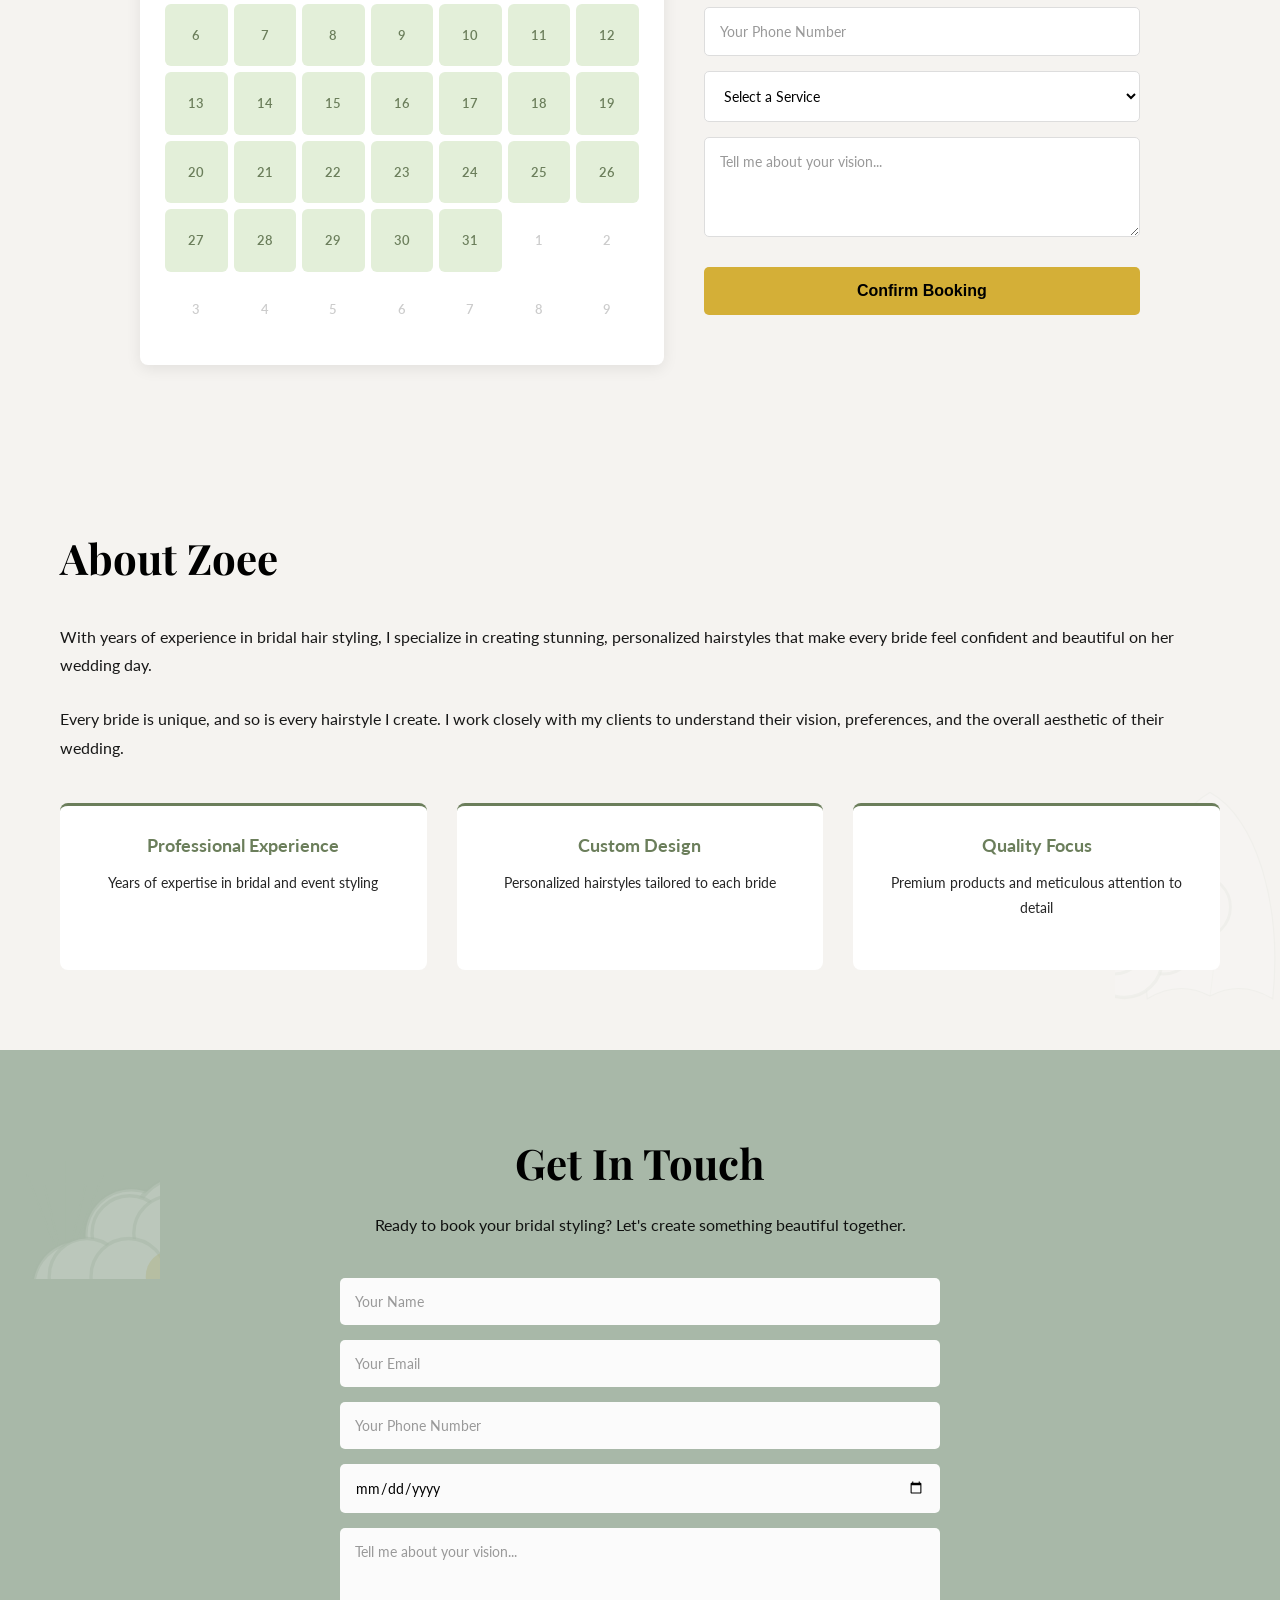
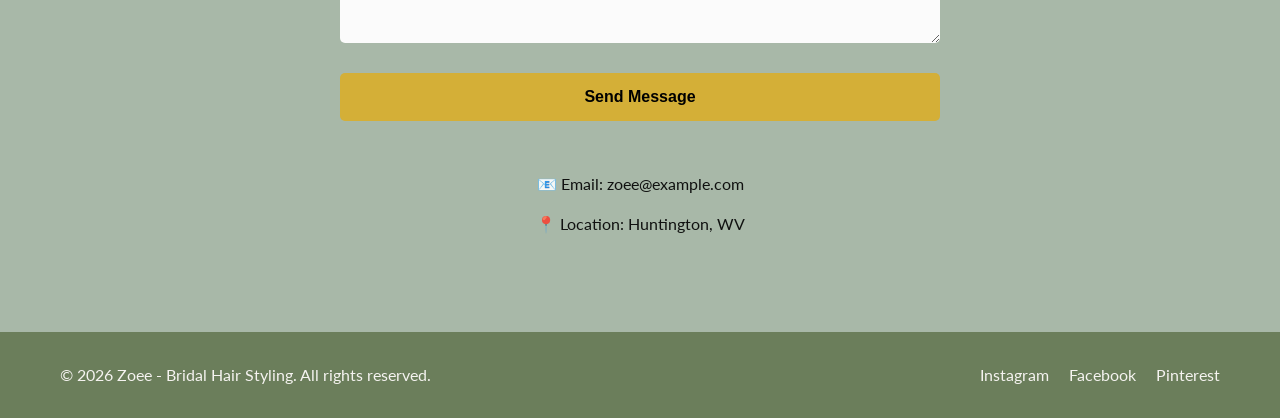
==== commit bcd2cf1b: "Remove phone number and set location in contact info Co-Authored-By: Claude Sonnet 5 <noreply@anthro" ====
--- a/index.html
+++ b/index.html
@@ -251,8 +251,7 @@
             </form>
             <div class="contact-info">
                 <p>📧 Email: zoee@example.com</p>
-                <p>📱 Phone: (555) 123-4567</p>
-                <p>📍 Location: Your City, State</p>
+                <p>📍 Location: Huntington, WV</p>
             </div>
         </div>
     </section>
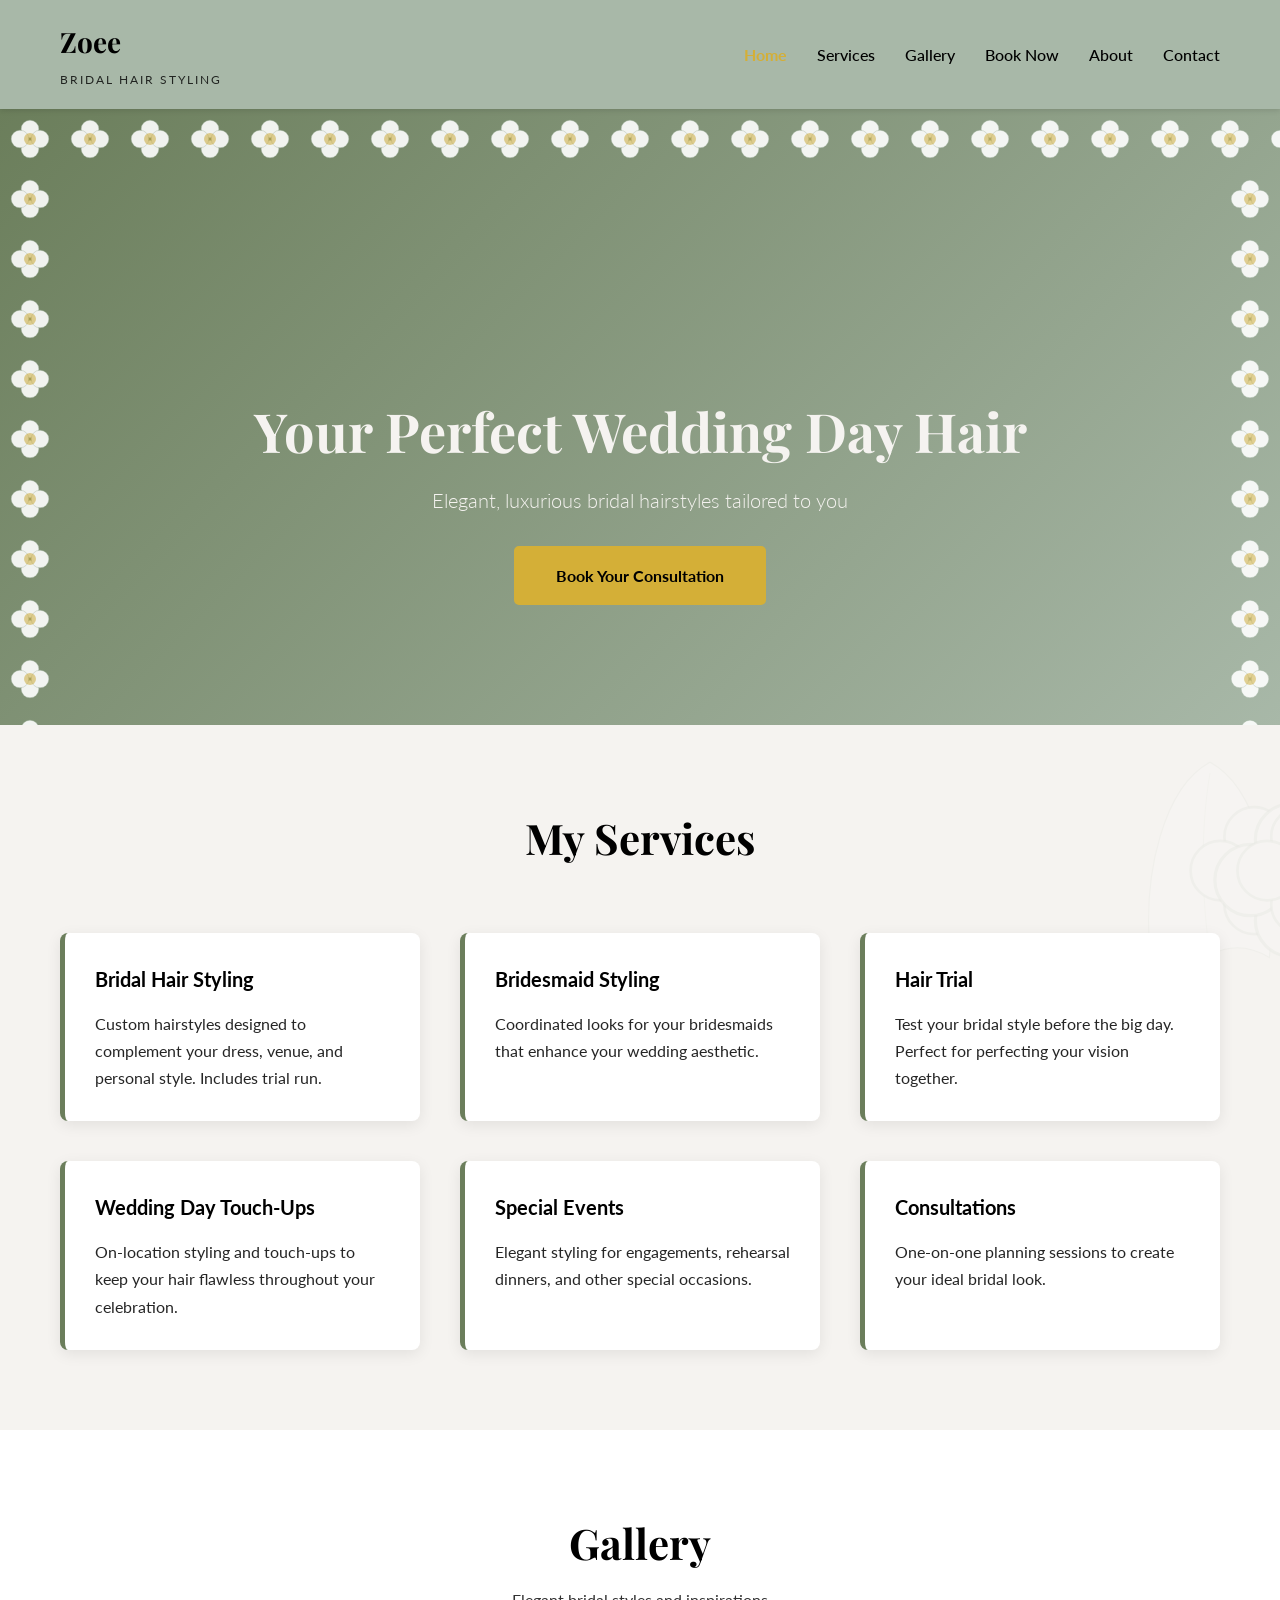
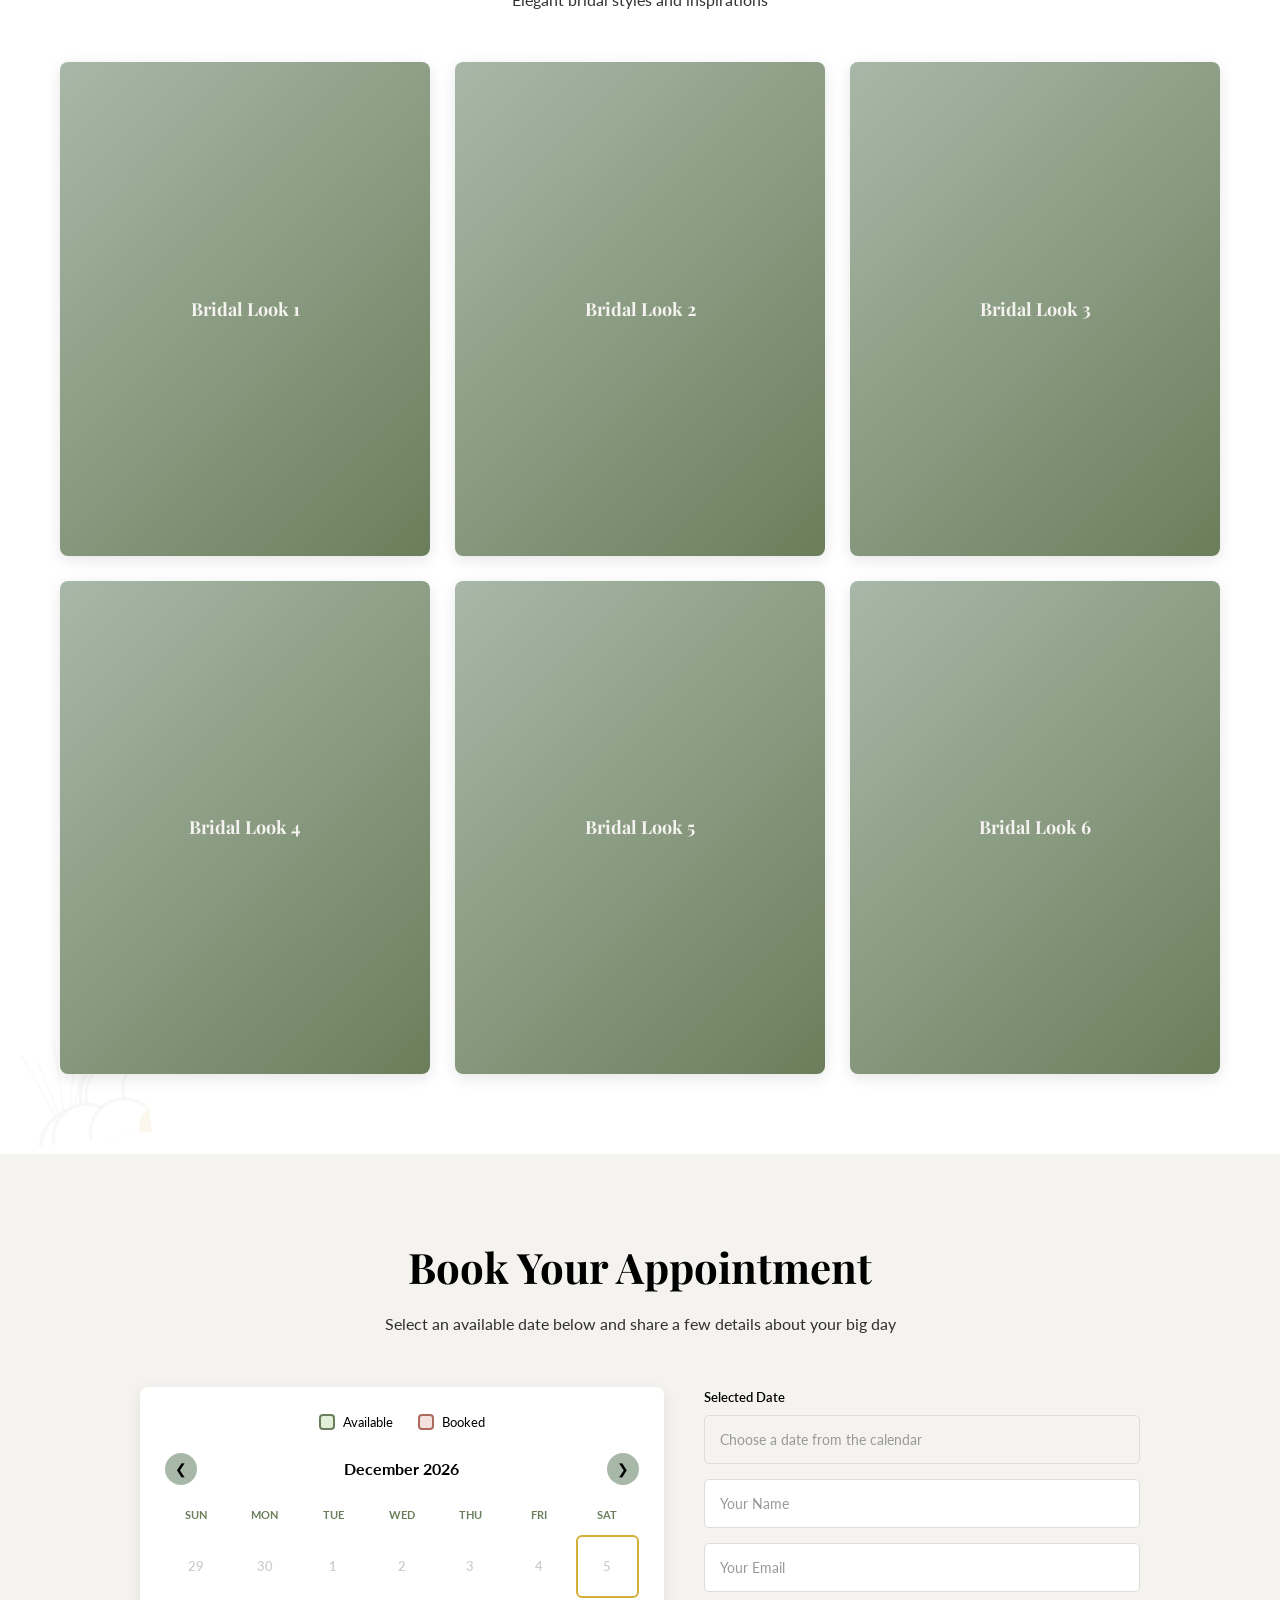
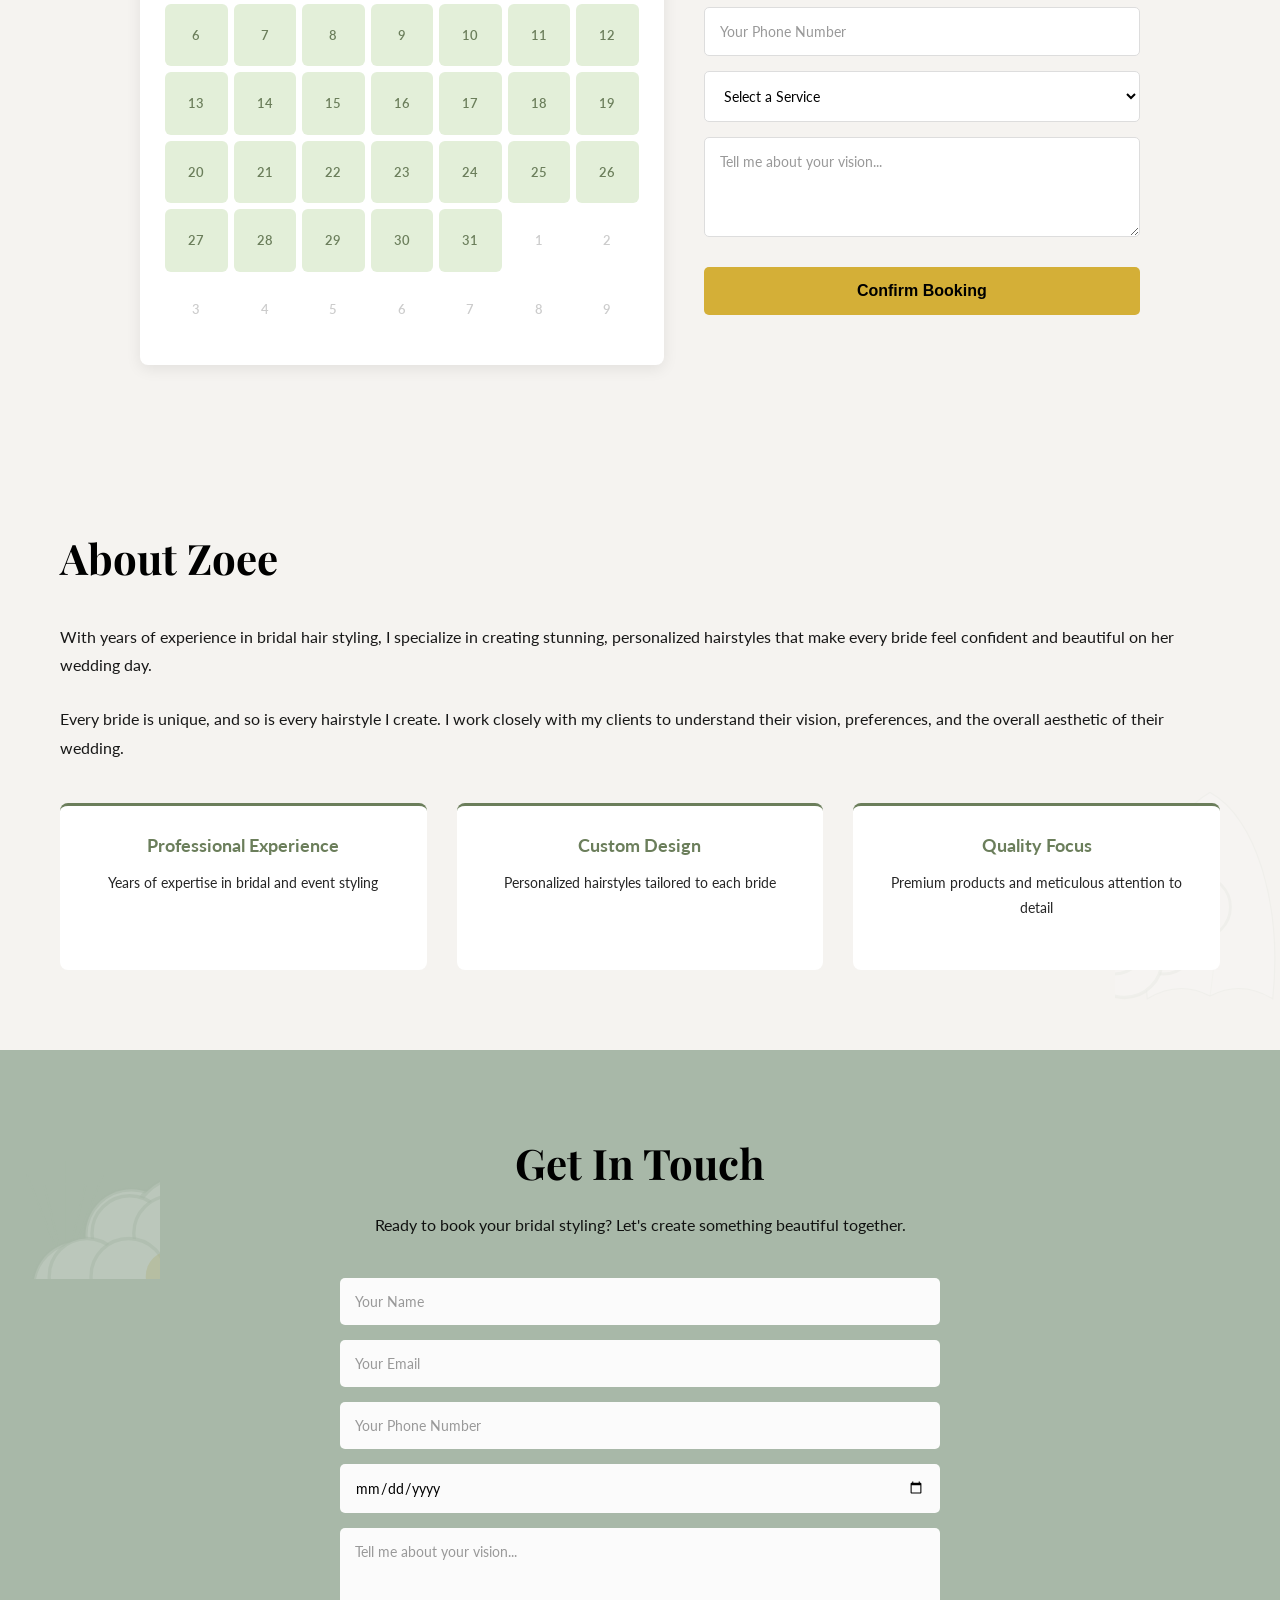
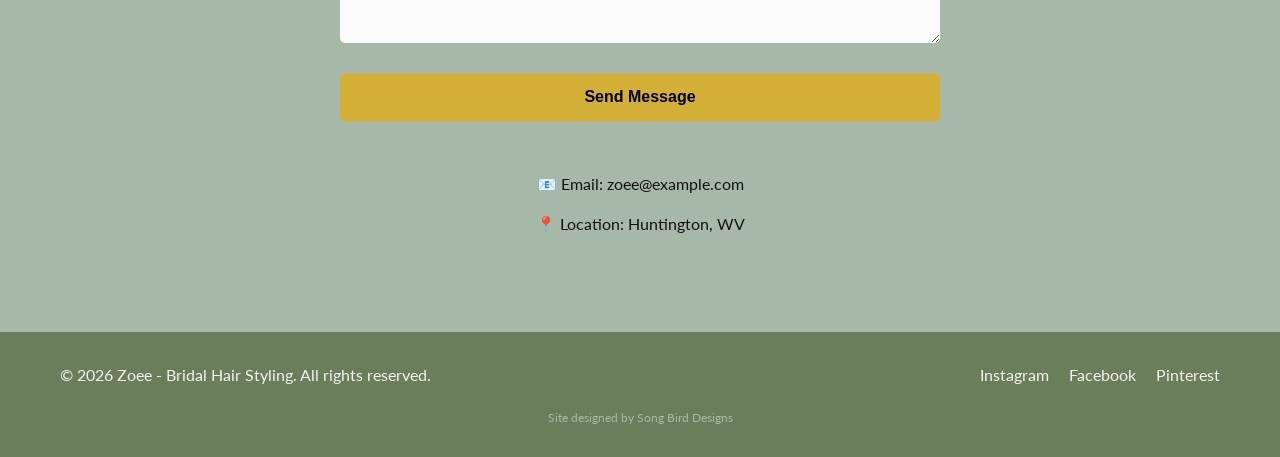
==== commit d3897cc1: "Add "Site designed by Song Bird Designs" credit to footer Co-Authored-By: Claude Sonnet 5 <noreply@a" ====
--- a/index.html
+++ b/index.html
@@ -265,6 +265,7 @@
                 <a href="#" class="social-icon">Facebook</a>
                 <a href="#" class="social-icon">Pinterest</a>
             </div>
+            <p class="credit">Site designed by Song Bird Designs</p>
         </div>
     </footer>
 
--- a/styles.css
+++ b/styles.css
@@ -681,6 +681,12 @@
     color: var(--gold);
 }
 
+.credit {
+    flex-basis: 100%;
+    font-size: 12px;
+    color: var(--sage);
+}
+
 /* Decorative Floral Elements */
 .hero-arch {
     position: absolute;
